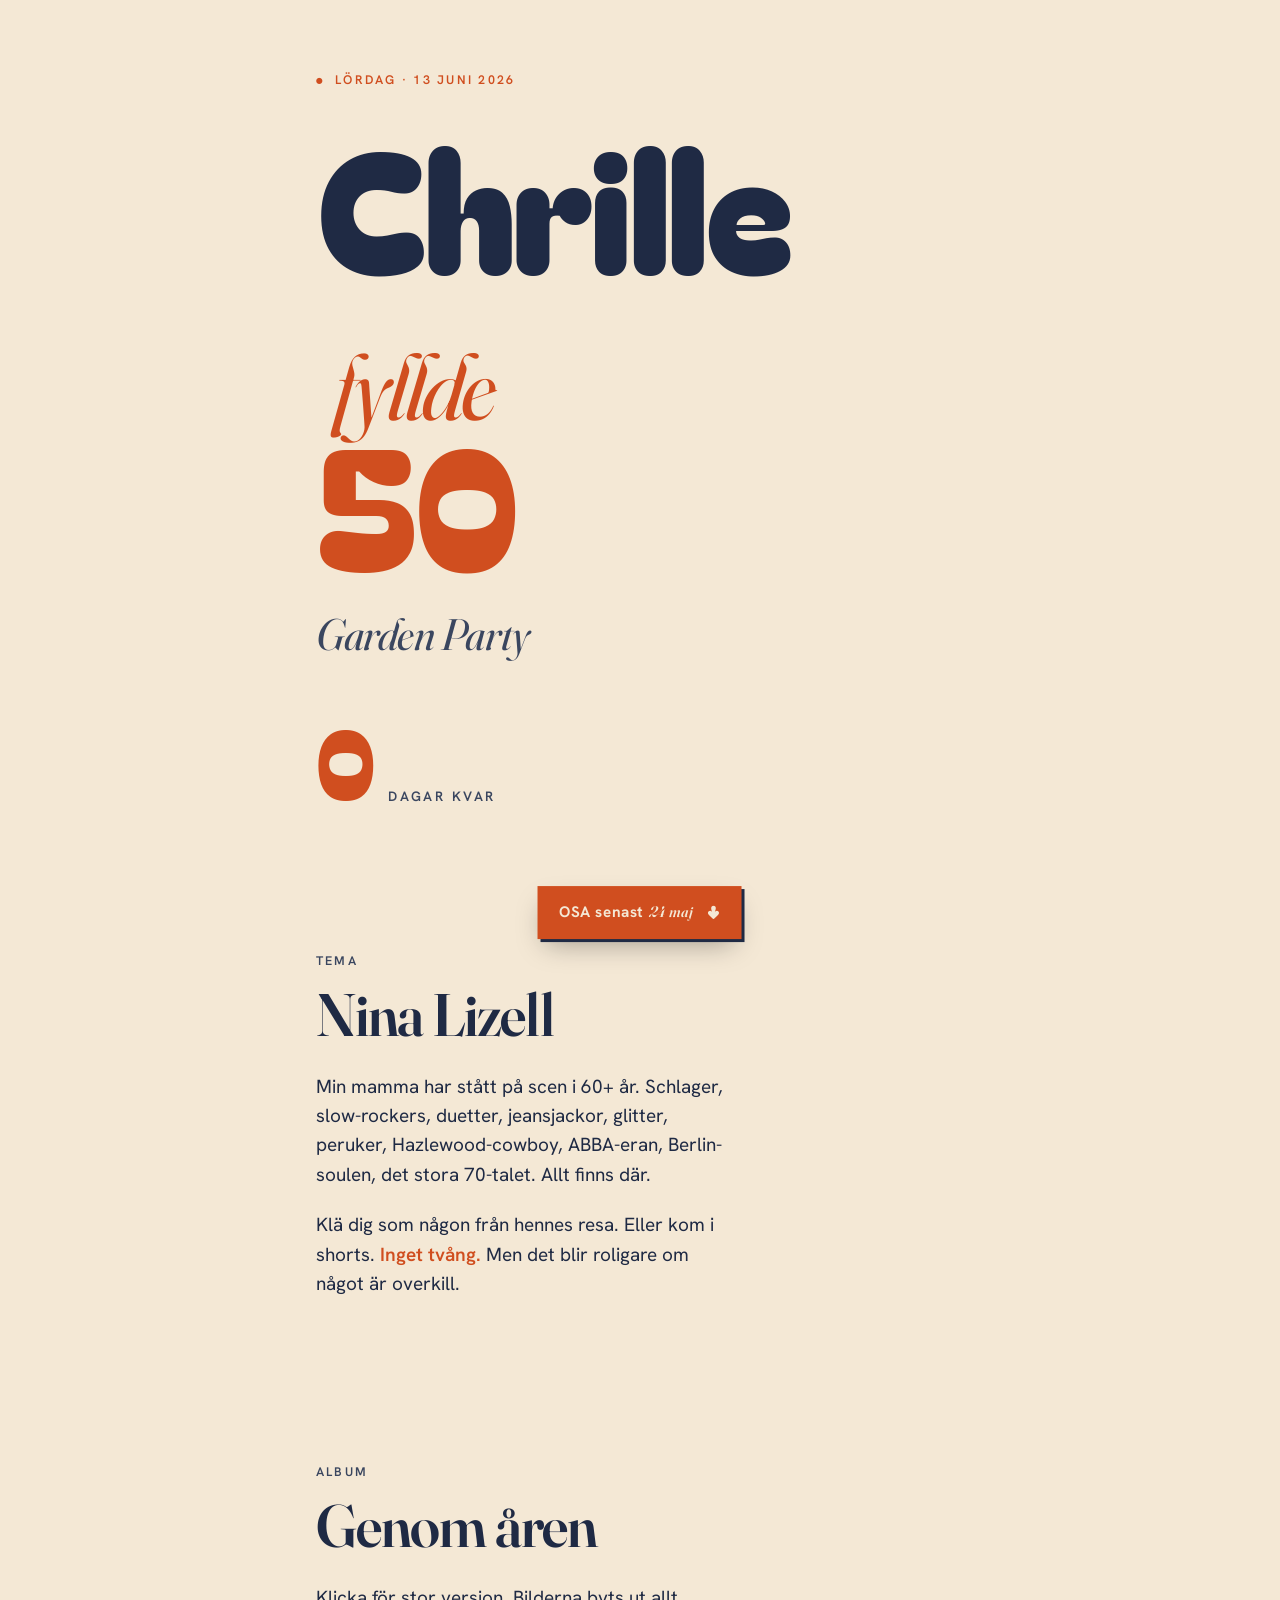
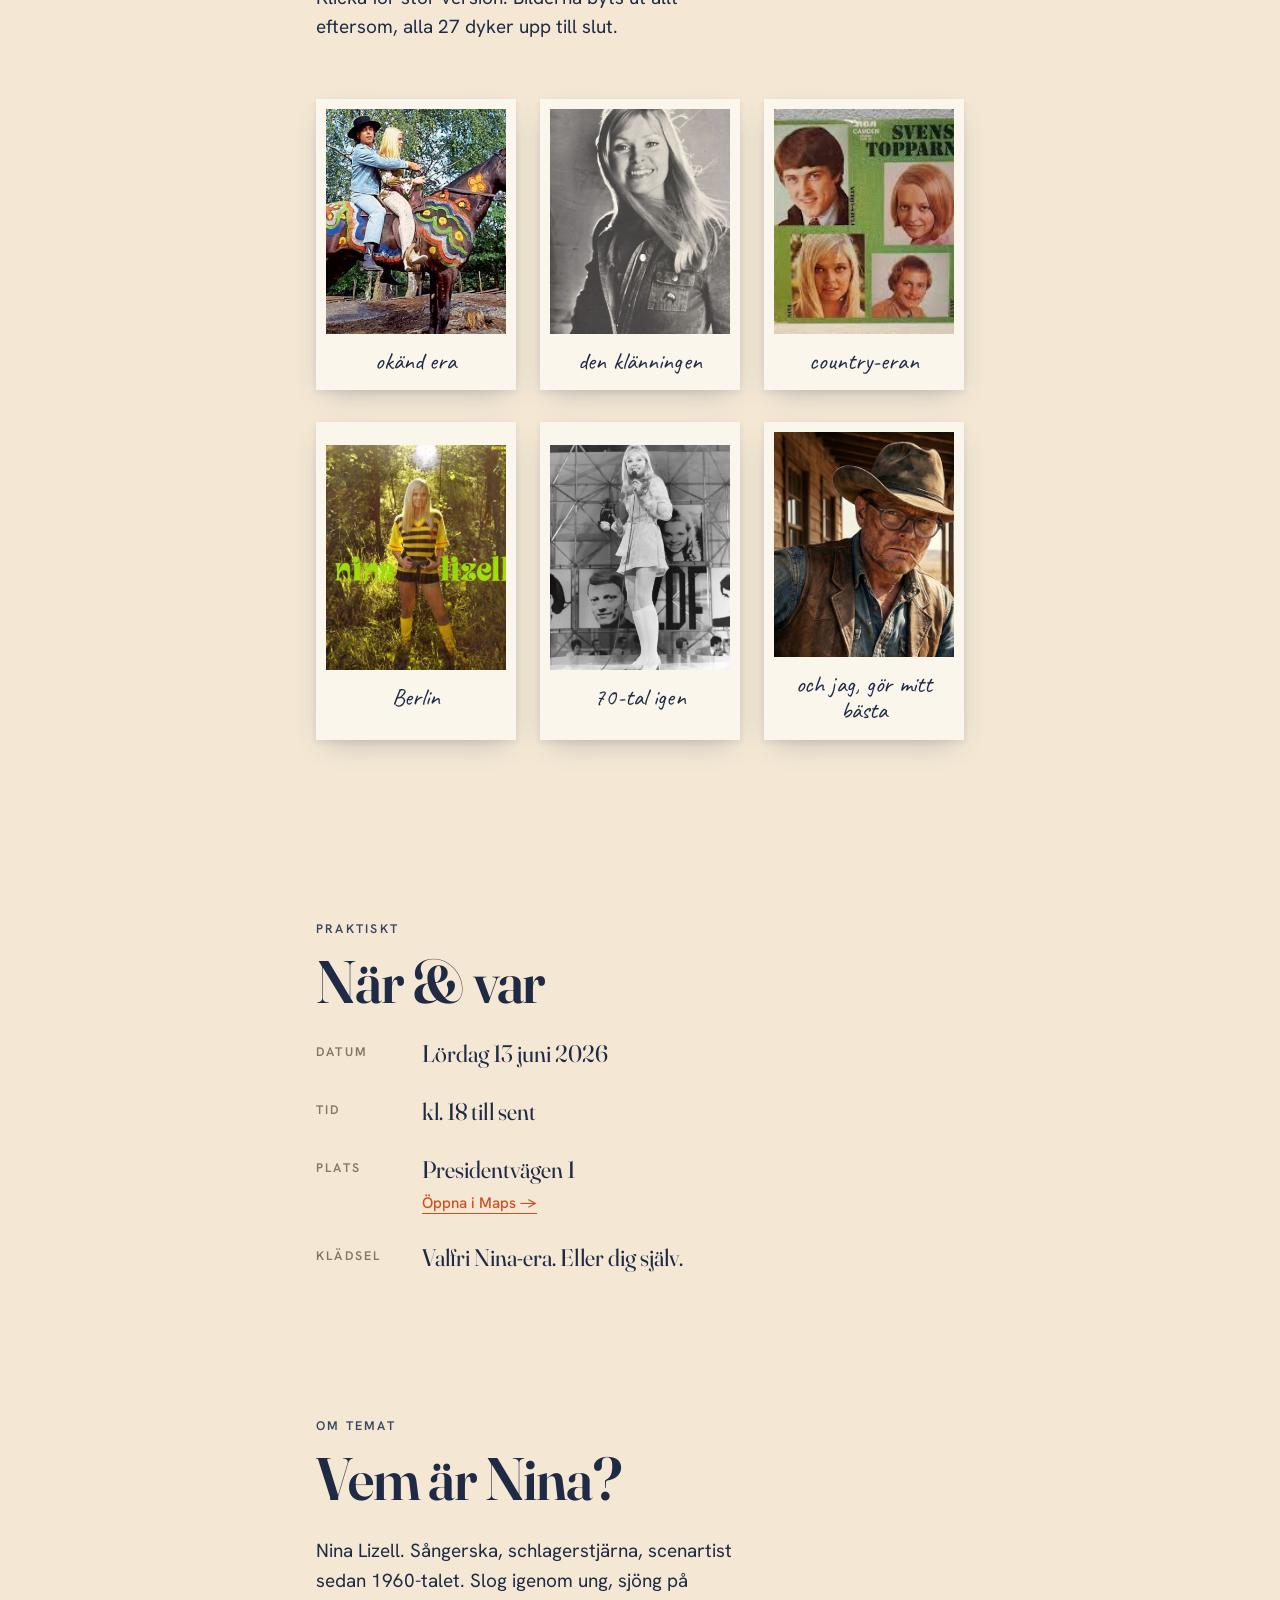
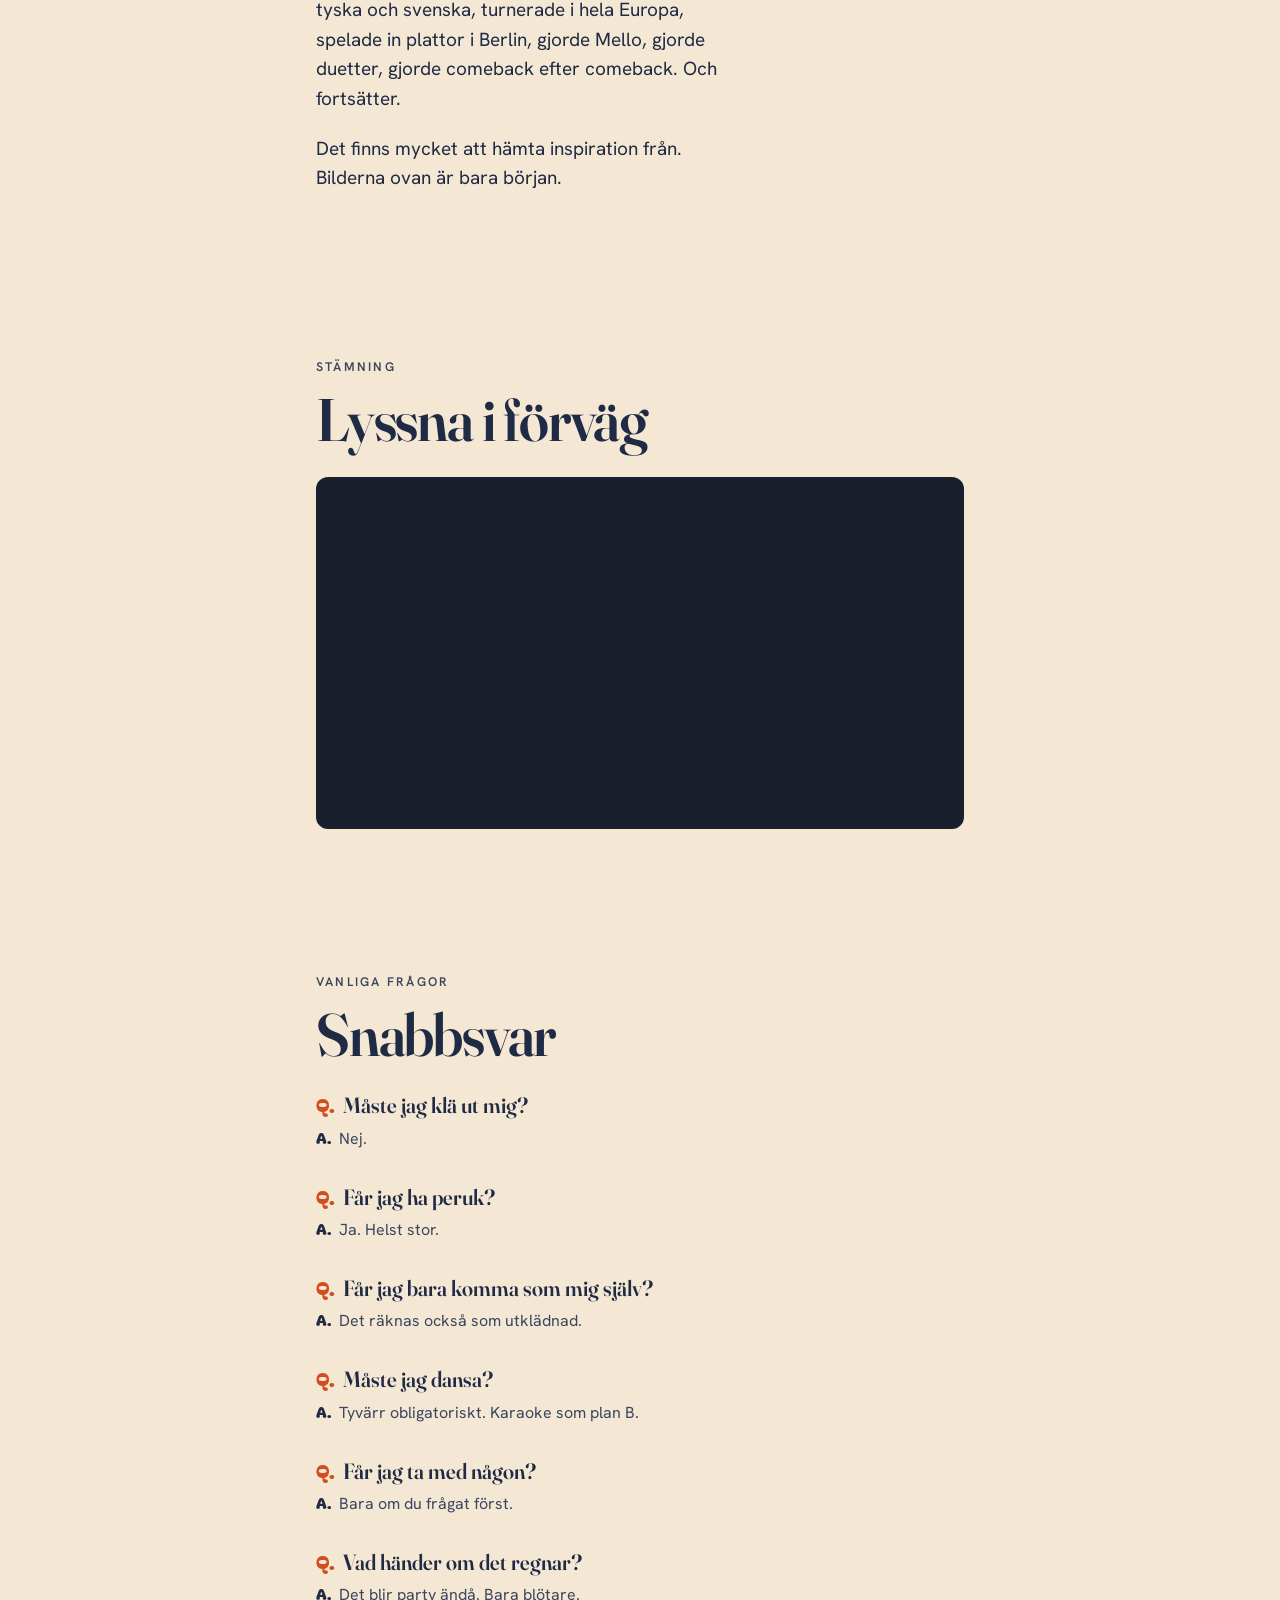
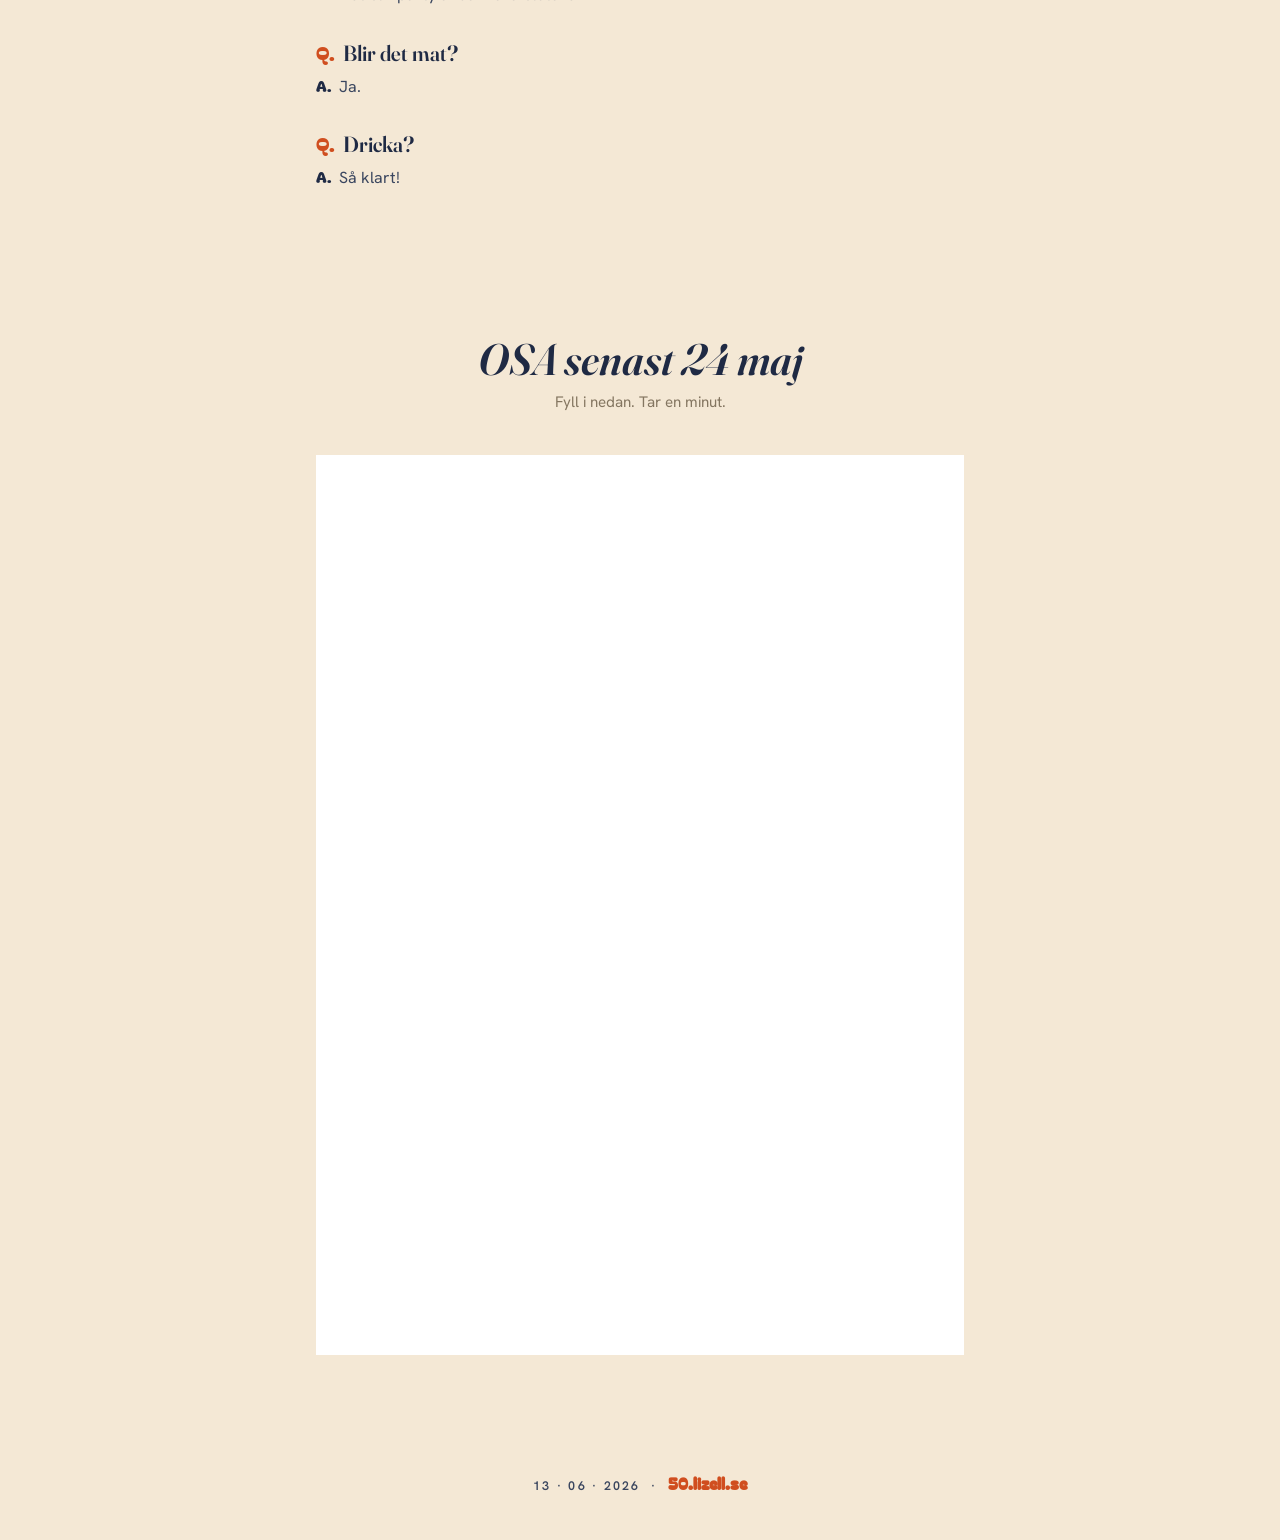
==== index.html @ f95530ee "Initial commit: Chrille fyllde 50, garden party invitation site Static site for 13 juni 2026 garden " ====
<!doctype html>
<html lang="sv">
<head>
<meta charset="utf-8">
<meta name="viewport" content="width=device-width,initial-scale=1,viewport-fit=cover">
<meta name="theme-color" content="#F4E8D5">
<title>Chrille fyllde 50 · Garden Party · 13 juni 2026</title>
<meta name="description" content="Trädgårdsfest 13 juni 2026. Tema: Nina Lizell. Kläd dig som du vill från 60+ år av schlager, glitter och Hazlewood-cowboy.">

<link rel="preconnect" href="https://fonts.googleapis.com">
<link rel="preconnect" href="https://fonts.gstatic.com" crossorigin>
<link rel="stylesheet" href="https://fonts.googleapis.com/css2?family=Bagel+Fat+One&family=Caveat:wght@400;600&family=Fraunces:ital,opsz,wght@0,9..144,400;0,9..144,600;0,9..144,800;1,9..144,400;1,9..144,600&family=Hanken+Grotesk:ital,wght@0,300..800;1,400..700&display=swap">

<link rel="stylesheet" href="style.css">
</head>
<body>

<main>

<!-- ─── HERO ────────────────────────────────────────────── -->
<section class="hero" aria-labelledby="hero-title">
  <div class="hero-frame">
    <p class="kicker">
      <span class="kicker-dot" aria-hidden="true">●</span>
      Lördag · 13 juni 2026
    </p>

    <h1 id="hero-title" class="display">
      Chrille<br>
      <em>fyllde</em><br>
      <span class="display-fifty">50</span>
    </h1>

    <p class="hero-tag">Garden Party</p>

    <div class="countdown" aria-live="polite">
      <span class="countdown-num" id="days">48</span>
      <span class="countdown-label">dagar kvar</span>
    </div>
  </div>
</section>

<!-- ─── TEMA ─────────────────────────────────────────────── -->
<section class="block tema" aria-labelledby="tema-title">
  <p class="section-kicker">Tema</p>
  <h2 id="tema-title" class="section-title">Nina Lizell</h2>

  <p class="lede">
    Min mamma har stått på scen i 60+ år. Schlager, slow-rockers,
    duetter, jeansjackor, glitter, peruker, Hazlewood-cowboy, ABBA-eran,
    Berlin-soulen, det stora 70-talet. Allt finns där.
  </p>

  <p class="lede">
    Klä dig som någon från hennes resa. Eller kom i shorts. <strong>Inget tvång.</strong>
    Men det blir roligare om något är overkill.
  </p>
</section>

<!-- ─── GALLERI ──────────────────────────────────────────── -->
<section class="block galleri" aria-labelledby="galleri-title">
  <p class="section-kicker">Album</p>
  <h2 id="galleri-title" class="section-title">Genom åren</h2>
  <p class="lede">
    Klicka för stor version. Bilderna byts ut allt eftersom, alla 27 dyker upp till slut.
  </p>

  <div class="collage" id="collage" aria-label="Nina genom åren"></div>
</section>

<!-- ─── LIGHTBOX ─────────────────────────────────────────── -->
<div class="lightbox" id="lightbox" role="dialog" aria-modal="true" aria-hidden="true" aria-label="Stor bild">
  <button class="lightbox-close" id="lightbox-close" aria-label="Stäng">×</button>
  <figure class="lightbox-fig">
    <img id="lightbox-img" src="" alt="">
    <figcaption id="lightbox-cap"></figcaption>
  </figure>
</div>

<!-- ─── PRAKTISKT ────────────────────────────────────────── -->
<section class="block praktiskt" aria-labelledby="praktiskt-title">
  <p class="section-kicker">Praktiskt</p>
  <h2 id="praktiskt-title" class="section-title">När &amp; var</h2>

  <dl class="facts">
    <div class="fact">
      <dt>Datum</dt>
      <dd>Lördag 13 juni 2026</dd>
    </div>
    <div class="fact">
      <dt>Tid</dt>
      <dd>kl. 18 till sent</dd>
    </div>
    <div class="fact">
      <dt>Plats</dt>
      <dd>
        Presidentvägen 1<br>
        <a class="link-arrow" href="https://www.google.com/maps/search/?api=1&amp;query=Presidentv%C3%A4gen+1" target="_blank" rel="noopener" aria-label="Öppna i Google Maps">Öppna i Maps →</a>
      </dd>
    </div>
    <div class="fact">
      <dt>Klädsel</dt>
      <dd>Valfri Nina-era. Eller dig själv.</dd>
    </div>
  </dl>
</section>

<!-- ─── OM NINA ──────────────────────────────────────────── -->
<section class="block om-nina" aria-labelledby="nina-title">
  <p class="section-kicker">Om temat</p>
  <h2 id="nina-title" class="section-title">Vem är Nina?</h2>

  <p class="lede">
    Nina Lizell. Sångerska, schlagerstjärna, scenartist sedan 1960-talet.
    Slog igenom ung, sjöng på tyska och svenska, turnerade i hela Europa,
    spelade in plattor i Berlin, gjorde Mello, gjorde duetter, gjorde
    comeback efter comeback. Och fortsätter.
  </p>

  <p class="lede">
    Det finns mycket att hämta inspiration från. Bilderna ovan är bara början.
  </p>
</section>

<!-- ─── SPOTIFY ──────────────────────────────────────────── -->
<section class="block spotify" aria-labelledby="spotify-title">
  <p class="section-kicker">Stämning</p>
  <h2 id="spotify-title" class="section-title">Lyssna i förväg</h2>

  <div class="embed-wrap">
    <iframe
      title="Spellista: Nina Lizell"
      src="https://open.spotify.com/embed/playlist/37i9dQZF1DZ06evO12Ho9m?utm_source=generator&theme=0"
      width="100%" height="352"
      frameborder="0"
      allow="autoplay; clipboard-write; encrypted-media; fullscreen; picture-in-picture"
      loading="lazy"></iframe>
  </div>
</section>

<!-- ─── FAQ ──────────────────────────────────────────────── -->
<section class="block faq" aria-labelledby="faq-title">
  <p class="section-kicker">Vanliga frågor</p>
  <h2 id="faq-title" class="section-title">Snabbsvar</h2>

  <dl class="qa">
    <div class="qa-row">
      <dt>Måste jag klä ut mig?</dt>
      <dd>Nej.</dd>
    </div>
    <div class="qa-row">
      <dt>Får jag ha peruk?</dt>
      <dd>Ja. Helst stor.</dd>
    </div>
    <div class="qa-row">
      <dt>Får jag bara komma som mig själv?</dt>
      <dd>Det räknas också som utklädnad.</dd>
    </div>
    <div class="qa-row">
      <dt>Måste jag dansa?</dt>
      <dd>Tyvärr obligatoriskt. Karaoke som plan B.</dd>
    </div>
    <div class="qa-row">
      <dt>Får jag ta med någon?</dt>
      <dd>Bara om du frågat först.</dd>
    </div>
    <div class="qa-row">
      <dt>Vad händer om det regnar?</dt>
      <dd>Det blir party ändå. Bara blötare.</dd>
    </div>
    <div class="qa-row">
      <dt>Blir det mat?</dt>
      <dd>Ja.</dd>
    </div>
    <div class="qa-row">
      <dt>Dricka?</dt>
      <dd>Så klart!</dd>
    </div>
  </dl>
</section>

<!-- ─── OSA ──────────────────────────────────────────────── -->
<section class="block osa" id="osa" aria-labelledby="osa-title">
  <h2 id="osa-title" class="osa-title">OSA senast 24 maj</h2>
  <p class="osa-sub">Fyll i nedan. Tar en minut.</p>
  <div class="osa-form">
    <iframe
      title="OSA-formulär"
      src="https://docs.google.com/forms/d/e/1FAIpQLScA_InP7pSWk5OoPNW9zjK8gnCTcKvza-vIoTDi3tJZ5BfKRg/viewform?embedded=true"
      loading="lazy"
      width="640" height="602"
      frameborder="0" marginheight="0" marginwidth="0">Läser in …</iframe>
  </div>
</section>

<footer class="foot">
  <p>13 · 06 · 2026 &nbsp;·&nbsp; <span class="foot-host">50.lizell.se</span></p>
</footer>

</main>

<!-- ─── STICKY CTA ───────────────────────────────────────── -->
<a class="sticky-cta" id="sticky-cta" href="#osa">
  <span>OSA senast <em>24 maj</em></span>
  <span class="sticky-cta-arrow" aria-hidden="true">↓</span>
</a>

<script src="script.js"></script>
</body>
</html>
---- style.css ----
/* ─── tokens ─────────────────────────────────────────────── */
:root {
  --paper:        #F4E8D5;
  --paper-deep:   #ECDCBE;
  --ink:          #1F2A44;
  --ink-soft:     #3A465F;
  --accent:       #D04E1F;
  --accent-deep:  #A93C13;
  --mute:         #847661;
  --rule:         #D8C9AB;

  --display: "Bagel Fat One", "Alfa Slab One", serif;
  --serif:   "Fraunces", "Times New Roman", serif;
  --sans:    "Hanken Grotesk", system-ui, sans-serif;

  --pad:   clamp(20px, 6vw, 36px);
  --gap-l: clamp(44px, 9vw, 72px);
  --gap-m: clamp(28px, 6vw, 44px);
  --gap-s: clamp(16px, 3vw, 22px);

  --line: 1.55;
}

/* ─── reset ──────────────────────────────────────────────── */
*, *::before, *::after { box-sizing: border-box; }
html, body { margin: 0; padding: 0; }
img { display: block; max-width: 100%; height: auto; }
a { color: inherit; }
button { font: inherit; }

/* ─── base ───────────────────────────────────────────────── */
html { scroll-behavior: smooth; }
body {
  background: var(--paper);
  color: var(--ink);
  font-family: var(--sans);
  font-weight: 400;
  font-size: clamp(16px, 4.1vw, 18px);
  line-height: var(--line);
  text-rendering: optimizeLegibility;
  -webkit-font-smoothing: antialiased;
}

main {
  max-width: 720px;
  margin: 0 auto;
  padding: 0 var(--pad);
}

::selection { background: var(--accent); color: var(--paper); }

/* ─── typografi-bygg ─────────────────────────────────────── */
.kicker, .section-kicker, .countdown-label,
.foot, .osa-foot {
  font-family: var(--sans);
  font-weight: 600;
  font-size: 0.78rem;
  letter-spacing: 0.18em;
  text-transform: uppercase;
  color: var(--ink-soft);
}

/* ─── HERO ───────────────────────────────────────────────── */
.hero {
  padding: clamp(40px, 9vw, 64px) 0 var(--gap-l);
}

.hero-frame {
  position: relative;
}

.kicker {
  display: inline-flex;
  align-items: center;
  gap: 10px;
  margin: 0 0 clamp(24px, 6vw, 40px);
  color: var(--accent);
}
.kicker-dot {
  font-size: 0.5rem;
  line-height: 1;
  transform: translateY(-1px);
}

.display {
  font-family: var(--display);
  font-weight: 400;
  color: var(--ink);
  font-size: clamp(78px, 24vw, 168px);
  line-height: 0.86;
  letter-spacing: -0.02em;
  margin: 0;
}
.display em {
  font-family: var(--serif);
  font-style: italic;
  font-weight: 400;
  font-size: 0.55em;
  font-variation-settings: "opsz" 144;
  color: var(--accent);
  display: inline-block;
  transform: translateX(0.18em);
}
.display-fifty {
  color: var(--accent);
}

.hero-tag {
  font-family: var(--serif);
  font-style: italic;
  font-weight: 400;
  font-size: clamp(28px, 7.5vw, 44px);
  font-variation-settings: "opsz" 144;
  color: var(--ink-soft);
  margin: clamp(20px, 5vw, 28px) 0 0;
  letter-spacing: -0.01em;
}

.countdown {
  margin: clamp(28px, 6vw, 44px) 0 0;
  display: flex;
  align-items: baseline;
  gap: 14px;
}
.countdown-num {
  font-family: var(--display);
  font-size: clamp(56px, 15vw, 96px);
  line-height: 1;
  color: var(--accent);
  letter-spacing: -0.02em;
}
.countdown-label {
  font-size: 0.85rem;
}

/* ─── SECTION SHELL ──────────────────────────────────────── */
.block {
  padding: var(--gap-l) 0;
}

.section-kicker {
  margin: 0 0 12px;
}

.section-title {
  font-family: var(--serif);
  font-weight: 600;
  font-variation-settings: "opsz" 144;
  font-size: clamp(36px, 9vw, 60px);
  line-height: 1;
  letter-spacing: -0.02em;
  margin: 0 0 clamp(20px, 4vw, 28px);
  color: var(--ink);
}

.lede {
  font-size: clamp(17px, 4.4vw, 19px);
  line-height: 1.55;
  margin: 0 0 1.1em;
  max-width: 38ch;
  color: var(--ink);
}
.lede strong { color: var(--accent); font-weight: 600; }

/* ─── COLLAGE ────────────────────────────────────────────── */
.collage {
  display: grid;
  grid-template-columns: 1fr 1fr;
  gap: clamp(20px, 5vw, 32px) clamp(14px, 4vw, 24px);
  padding: clamp(20px, 5vw, 36px) 0;
}

.pol {
  background: #FBF6EC;
  padding: 10px 10px 8px;
  box-shadow: 0 10px 28px -10px rgba(31, 42, 68, 0.28),
              0 2px 6px rgba(31, 42, 68, 0.08);
  position: relative;
  cursor: pointer;
  border: 0;
  font: inherit;
  text-align: left;
  display: block;
  width: 100%;
  transition: transform .35s cubic-bezier(.2,.7,.2,1),
              box-shadow .35s ease;
}
.pol:hover {
  transform: scale(1.04) rotate(0deg) !important;
  box-shadow: 0 18px 40px -12px rgba(31, 42, 68, 0.35),
              0 4px 10px rgba(31, 42, 68, 0.12);
  z-index: 5;
}
.pol:focus-visible {
  outline: 2px solid var(--accent);
  outline-offset: 4px;
}

.pol-frame {
  position: relative;
  aspect-ratio: 4 / 5;
  overflow: hidden;
  background: #1A1F2E;
}
.pol-frame img {
  position: absolute;
  inset: 0;
  width: 100%;
  height: 100%;
  object-fit: cover;
  transition: opacity 1.1s ease;
  opacity: 1;
}
.pol-frame img.is-leaving { opacity: 0; }

.pol-cap {
  display: block;
  font-family: "Caveat", cursive;
  font-weight: 400;
  font-size: clamp(20px, 5vw, 24px);
  line-height: 1.1;
  color: var(--ink);
  padding: 14px 4px 8px;
  text-align: center;
  letter-spacing: 0.005em;
  min-height: 1.6em;
}

/* per-polaroid float, varierad rotation + svaj */
.pol { animation: bob 7s ease-in-out infinite; }
.pol:nth-child(8n+1) { animation-delay: -0.4s; animation-duration: 7.2s; --tilt: -3.2deg; }
.pol:nth-child(8n+2) { animation-delay: -1.6s; animation-duration: 6.6s; --tilt:  2.8deg; }
.pol:nth-child(8n+3) { animation-delay: -3.1s; animation-duration: 7.8s; --tilt:  1.4deg; }
.pol:nth-child(8n+4) { animation-delay: -2.2s; animation-duration: 6.9s; --tilt: -2.1deg; }
.pol:nth-child(8n+5) { animation-delay: -0.9s; animation-duration: 7.5s; --tilt:  2.4deg; }
.pol:nth-child(8n+6) { animation-delay: -2.7s; animation-duration: 6.3s; --tilt: -1.8deg; }
.pol:nth-child(8n+7) { animation-delay: -1.1s; animation-duration: 8.1s; --tilt: -2.6deg; }
.pol:nth-child(8n+0) { animation-delay: -3.6s; animation-duration: 6.8s; --tilt:  3.1deg; }

@keyframes bob {
  0%   { transform: rotate(var(--tilt)) translateY(0); }
  50%  { transform: rotate(calc(var(--tilt) + 0.7deg)) translateY(-4px); }
  100% { transform: rotate(var(--tilt)) translateY(0); }
}
@media (prefers-reduced-motion: reduce) {
  .pol { animation: none; transform: rotate(var(--tilt)); }
}

/* ─── LIGHTBOX ───────────────────────────────────────────── */
.lightbox {
  position: fixed;
  inset: 0;
  background: rgba(15, 18, 28, 0.92);
  display: flex;
  align-items: center;
  justify-content: center;
  padding: clamp(24px, 6vw, 56px);
  z-index: 100;
  opacity: 0;
  pointer-events: none;
  transition: opacity .3s ease;
}
.lightbox.is-open {
  opacity: 1;
  pointer-events: auto;
}
.lightbox-fig {
  margin: 0;
  background: #FBF6EC;
  padding: clamp(14px, 3vw, 22px) clamp(14px, 3vw, 22px) clamp(12px, 2.5vw, 18px);
  box-shadow: 0 30px 80px -20px rgba(0, 0, 0, 0.55);
  max-width: min(92vw, 640px);
  display: inline-block;
  transform: scale(0.96);
  transition: transform .3s cubic-bezier(.2,.7,.2,1);
}
.lightbox.is-open .lightbox-fig { transform: scale(1) rotate(-1.2deg); }
.lightbox-fig img {
  display: block;
  max-width: 100%;
  max-height: 72vh;
  width: auto;
  height: auto;
  margin: 0 auto;
}
.lightbox-fig figcaption {
  font-family: "Caveat", cursive;
  font-size: clamp(24px, 6vw, 30px);
  text-align: center;
  padding: 16px 4px 4px;
  color: var(--ink);
  line-height: 1.1;
}
.lightbox-close {
  position: absolute;
  top: clamp(16px, 4vw, 28px);
  right: clamp(16px, 4vw, 28px);
  background: transparent;
  border: 0;
  color: var(--paper);
  font-size: clamp(36px, 8vw, 44px);
  line-height: 1;
  cursor: pointer;
  padding: 4px 12px;
  font-family: var(--display);
}
.lightbox-close:hover { color: var(--accent); }
body.lightbox-open { overflow: hidden; }

/* ─── PRAKTISKT (facts) ──────────────────────────────────── */
.facts {
  margin: 0;
  display: grid;
  gap: clamp(20px, 5vw, 28px);
}
.fact {
  display: grid;
  grid-template-columns: 90px 1fr;
  gap: 16px;
}
.fact dt {
  font-family: var(--sans);
  font-weight: 600;
  font-size: 0.78rem;
  letter-spacing: 0.18em;
  text-transform: uppercase;
  color: var(--mute);
  padding-top: 4px;
}
.fact dd {
  margin: 0;
  font-family: var(--serif);
  font-size: clamp(20px, 5vw, 24px);
  font-variation-settings: "opsz" 144;
  line-height: 1.25;
  color: var(--ink);
}
.placeholder {
  color: var(--mute);
  font-style: italic;
}
.link-arrow {
  display: inline-block;
  margin-top: 6px;
  font-family: var(--sans);
  font-style: normal;
  font-size: 0.95rem;
  font-weight: 500;
  color: var(--accent);
  text-decoration: none;
  border-bottom: 1px solid currentColor;
}
.link-arrow:hover { color: var(--accent-deep); }

/* ─── SPOTIFY ────────────────────────────────────────────── */
.embed-wrap {
  border-radius: 12px;
  overflow: hidden;
  background: #1A1F2E;
}
.embed-wrap iframe { display: block; border: 0; }
.muted-note {
  margin: 10px 0 0;
  font-size: 0.8rem;
  color: var(--mute);
  font-style: italic;
}

/* ─── FAQ ────────────────────────────────────────────────── */
.qa {
  margin: 0;
  display: grid;
  gap: clamp(24px, 5vw, 32px);
}
.qa-row {
  display: grid;
  gap: 6px;
}
.qa-row dt {
  font-family: var(--serif);
  font-weight: 600;
  font-size: clamp(18px, 4.6vw, 22px);
  font-variation-settings: "opsz" 144;
  line-height: 1.25;
  color: var(--ink);
}
.qa-row dt::before {
  content: "Q.";
  display: inline-block;
  margin-right: 8px;
  font-family: var(--display);
  color: var(--accent);
  font-weight: 400;
  font-size: 0.85em;
}
.qa-row dd {
  margin: 0;
  font-size: 1rem;
  color: var(--ink-soft);
}
.qa-row dd::before {
  content: "A.";
  display: inline-block;
  margin-right: 8px;
  font-family: var(--display);
  color: var(--ink);
  font-weight: 400;
  font-size: 0.95em;
}

/* ─── OSA ────────────────────────────────────────────────── */
.osa {
  padding: var(--gap-l) 0;
  text-align: center;
}
.osa-title {
  font-family: var(--serif);
  font-weight: 600;
  font-style: italic;
  font-variation-settings: "opsz" 144;
  font-size: clamp(28px, 7.5vw, 44px);
  margin: 0 0 8px;
  color: var(--ink);
  line-height: 1.1;
}
.osa-sub {
  margin: 0 0 clamp(28px, 6vw, 40px);
  color: var(--mute);
  font-size: 0.95rem;
}
.osa-form {
  margin: clamp(20px, 5vw, 32px) calc(var(--pad) * -1) 0;
  display: flex;
  justify-content: center;
}
.osa-form iframe {
  width: 100%;
  max-width: 720px;
  height: 900px;
  border: 0;
  background: #fff;
  display: block;
}
@media (min-width: 720px) {
  .osa-form { margin-left: 0; margin-right: 0; }
}
.osa-foot {
  margin: clamp(28px, 6vw, 40px) 0 0;
  color: var(--mute);
}
.osa-foot a {
  color: var(--ink);
  text-decoration: underline;
  text-decoration-color: var(--rule);
  text-underline-offset: 4px;
}

/* ─── STICKY CTA ─────────────────────────────────────────── */
.sticky-cta {
  position: fixed;
  left: 50%;
  bottom: clamp(16px, 4vw, 24px);
  transform: translate(-50%, 120%);
  z-index: 50;

  display: inline-flex;
  align-items: center;
  gap: 14px;
  padding: 14px 22px;
  background: var(--accent);
  color: var(--paper);
  text-decoration: none;
  font-family: var(--sans);
  font-weight: 700;
  font-size: 0.95rem;
  letter-spacing: 0.04em;
  white-space: nowrap;
  box-shadow: 3px 3px 0 var(--ink),
              0 12px 28px -8px rgba(0,0,0,0.35);
  transition: transform .35s cubic-bezier(.2,.7,.2,1), background .15s;

  padding-bottom: calc(14px + env(safe-area-inset-bottom, 0px));
  bottom: max(clamp(16px, 4vw, 24px), env(safe-area-inset-bottom, 0px));
}
.sticky-cta em {
  font-family: var(--serif);
  font-style: italic;
  font-weight: 600;
  font-variation-settings: "opsz" 144;
}
.sticky-cta-arrow {
  font-family: var(--display);
  font-size: 1.1em;
  line-height: 1;
}
.sticky-cta:hover { background: var(--accent-deep); }
body.cta-visible .sticky-cta { transform: translate(-50%, 0); }
body.cta-visible main { padding-bottom: clamp(80px, 18vw, 110px); }

@media (prefers-reduced-motion: reduce) {
  .sticky-cta { transition: none; }
}

/* ─── FOOT ───────────────────────────────────────────────── */
.foot {
  text-align: center;
  padding: var(--gap-m) 0;
}
.foot p { margin: 0; }
.foot-host {
  font-family: var(--display);
  font-size: 1rem;
  letter-spacing: 0;
  color: var(--accent);
  text-transform: none;
}

/* ─── DESKTOP TWEAKS ─────────────────────────────────────── */
@media (min-width: 720px) {
  .collage { grid-template-columns: 1fr 1fr 1fr; }
  .contactsheet { grid-template-columns: repeat(6, 1fr); }
}
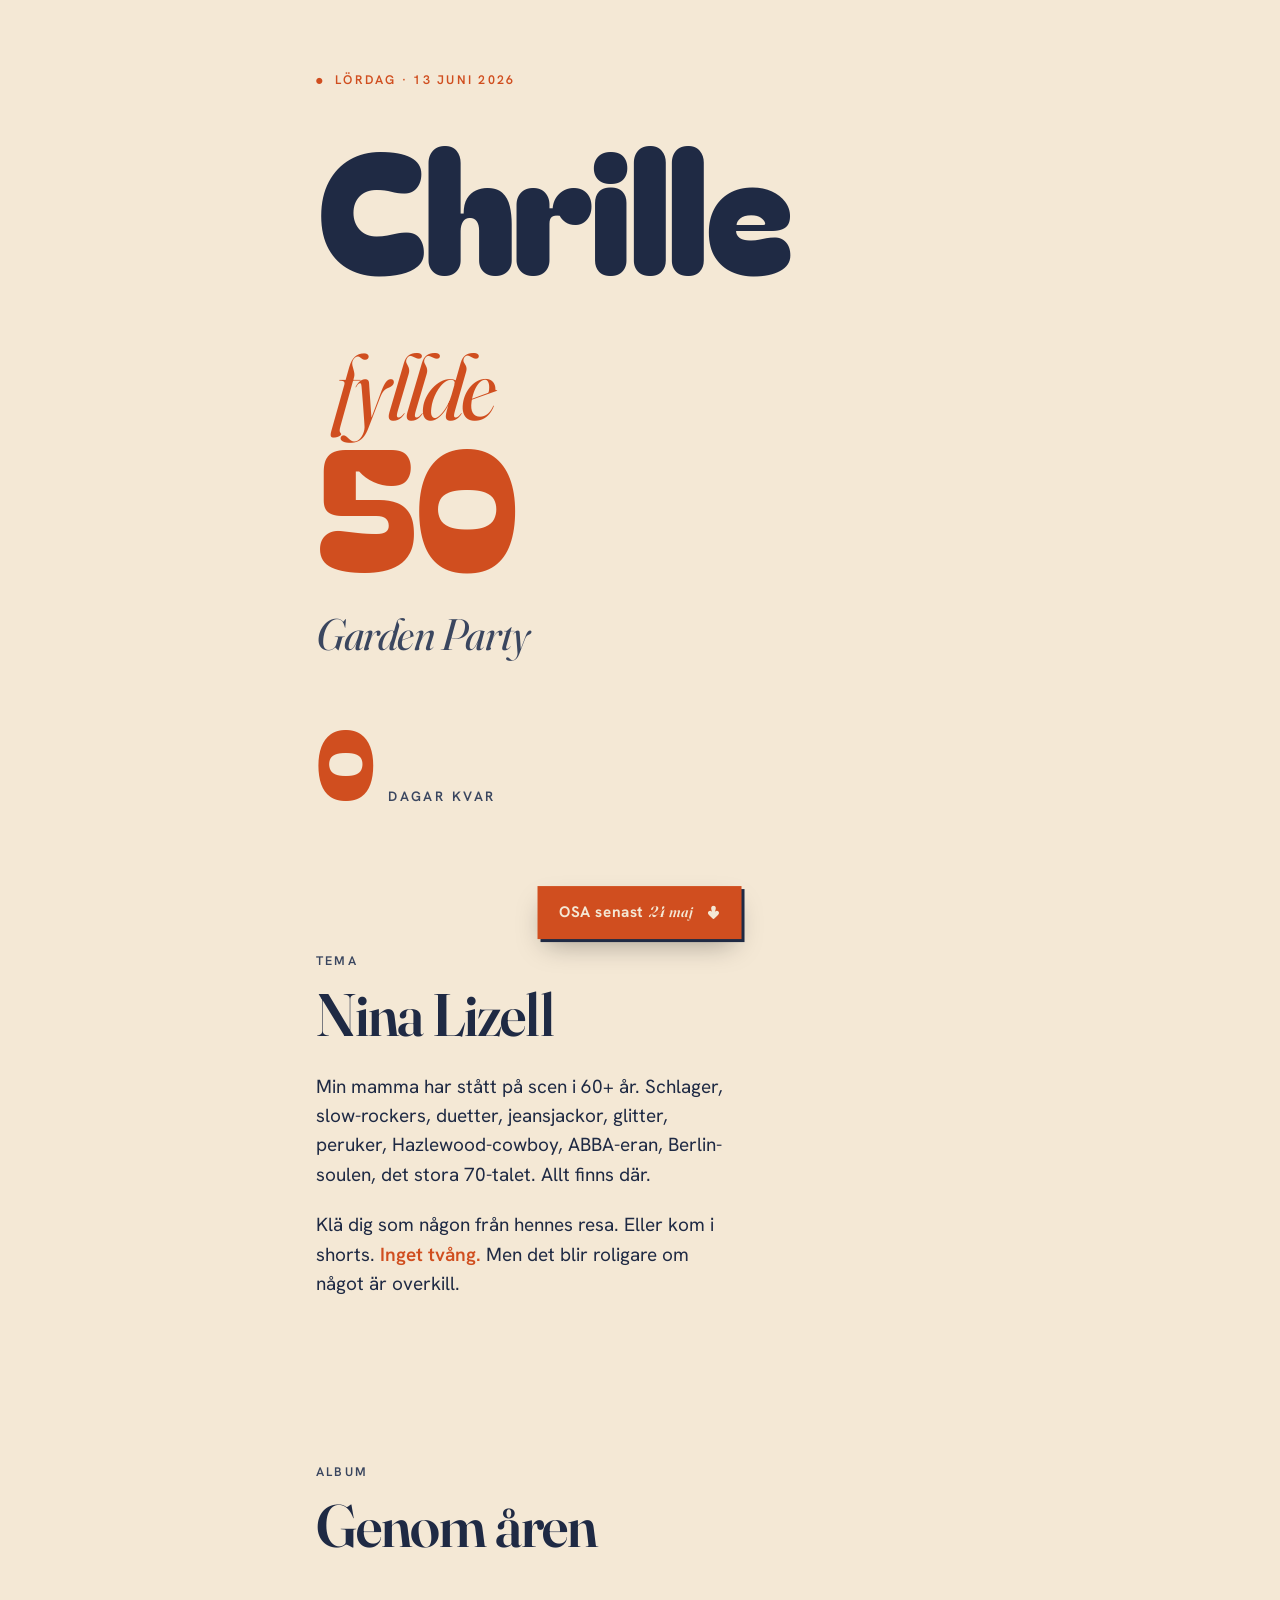
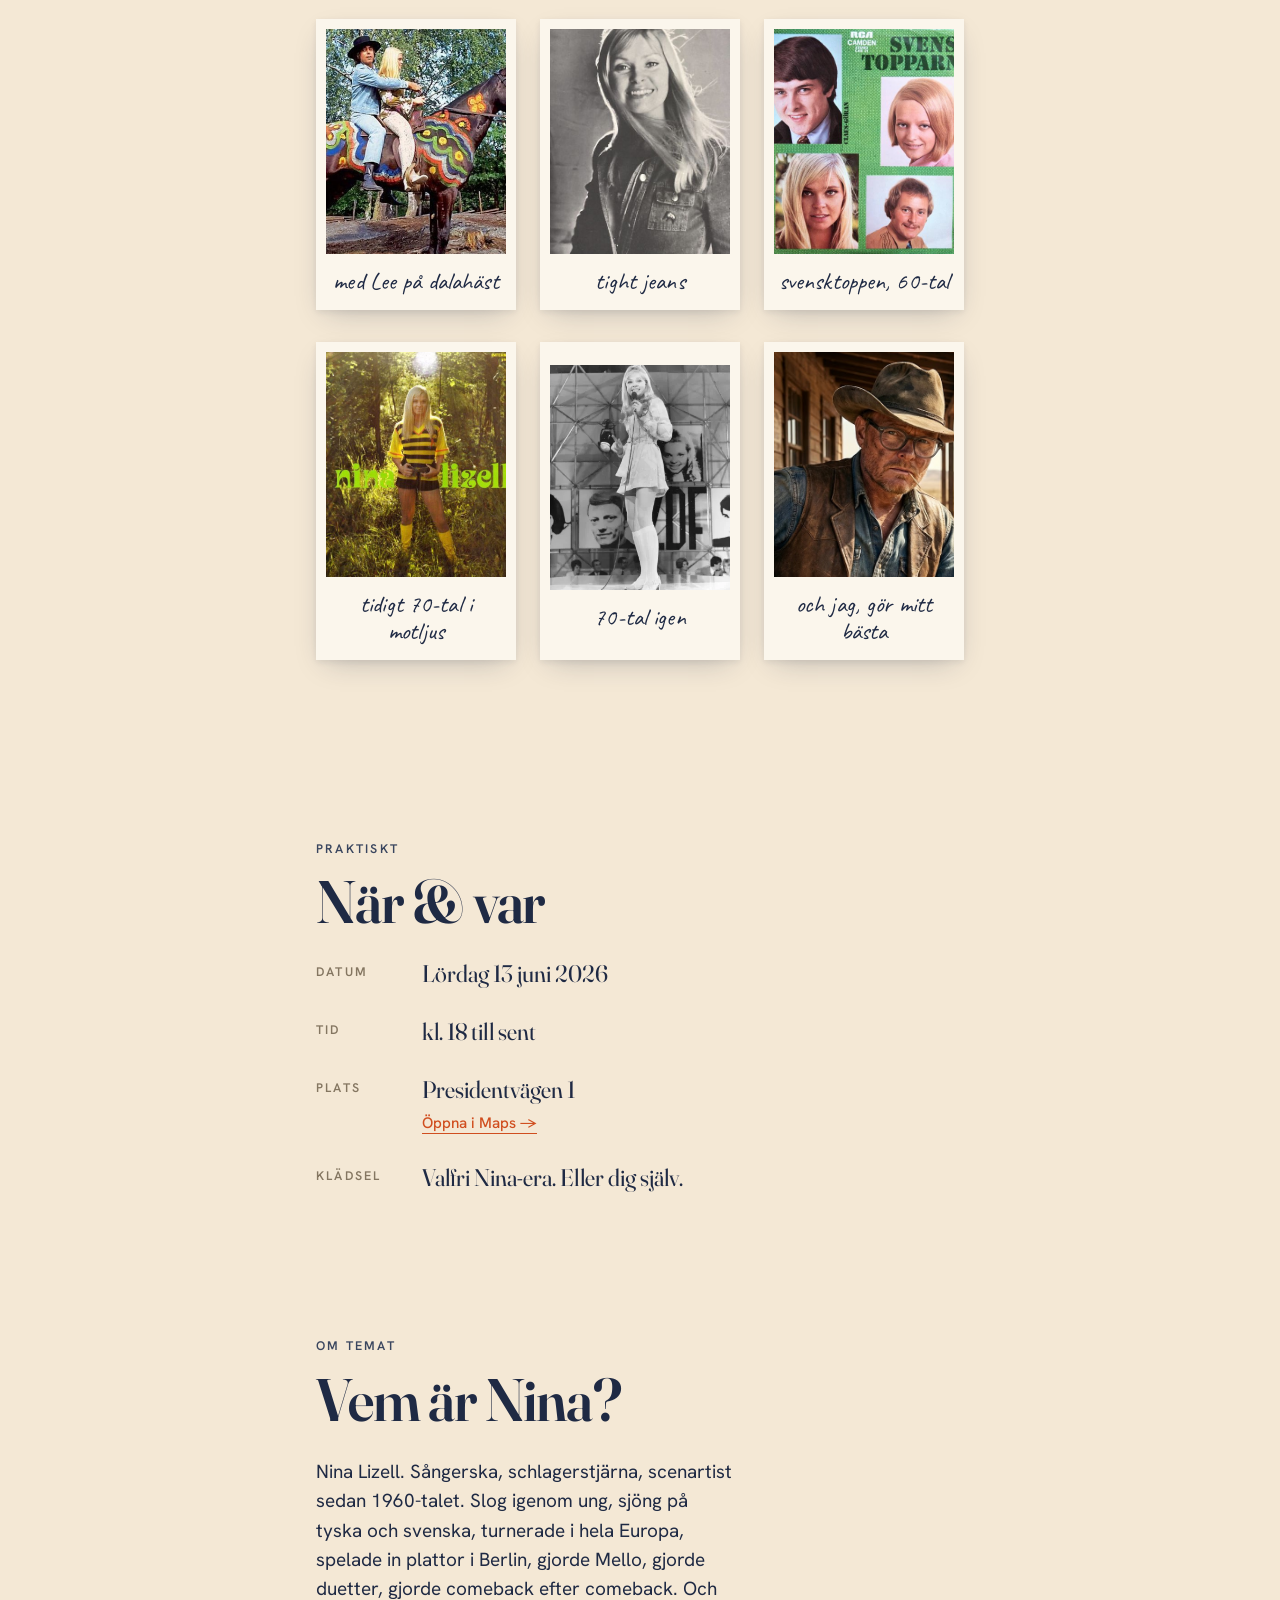
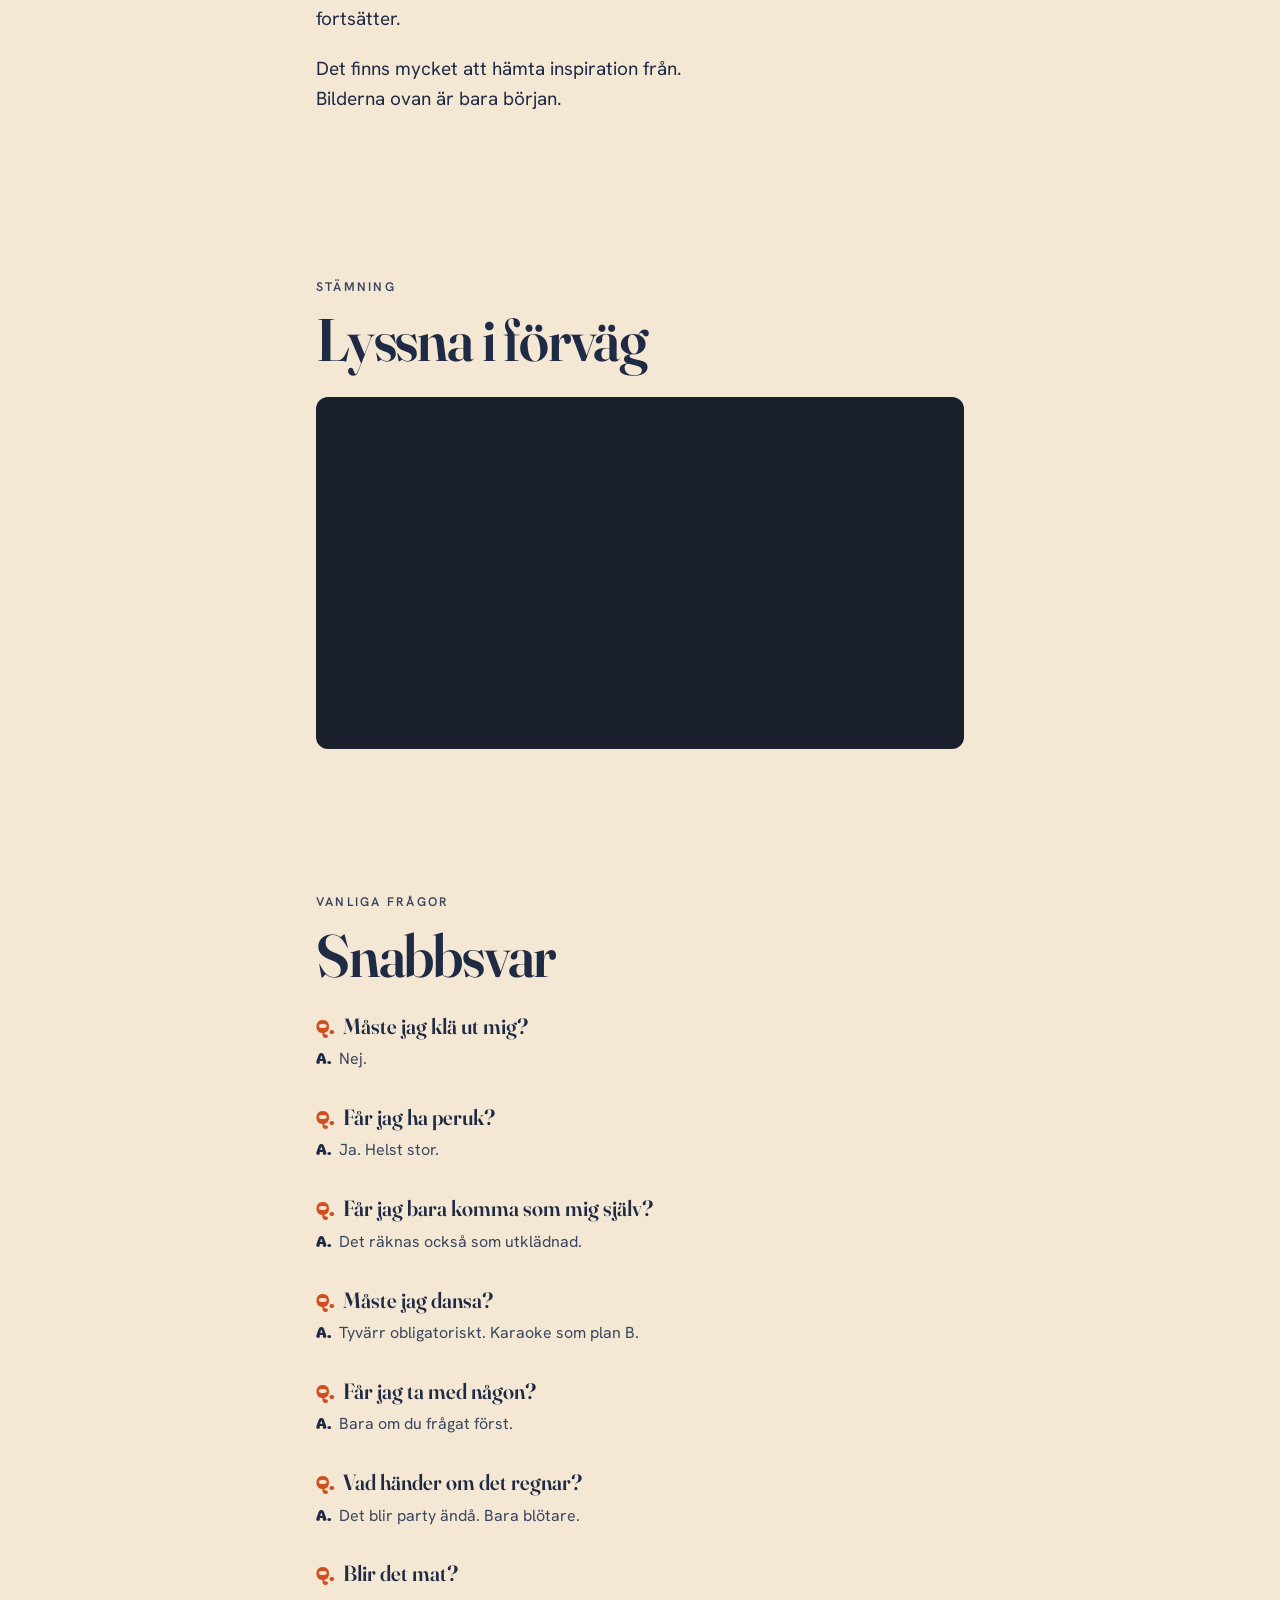
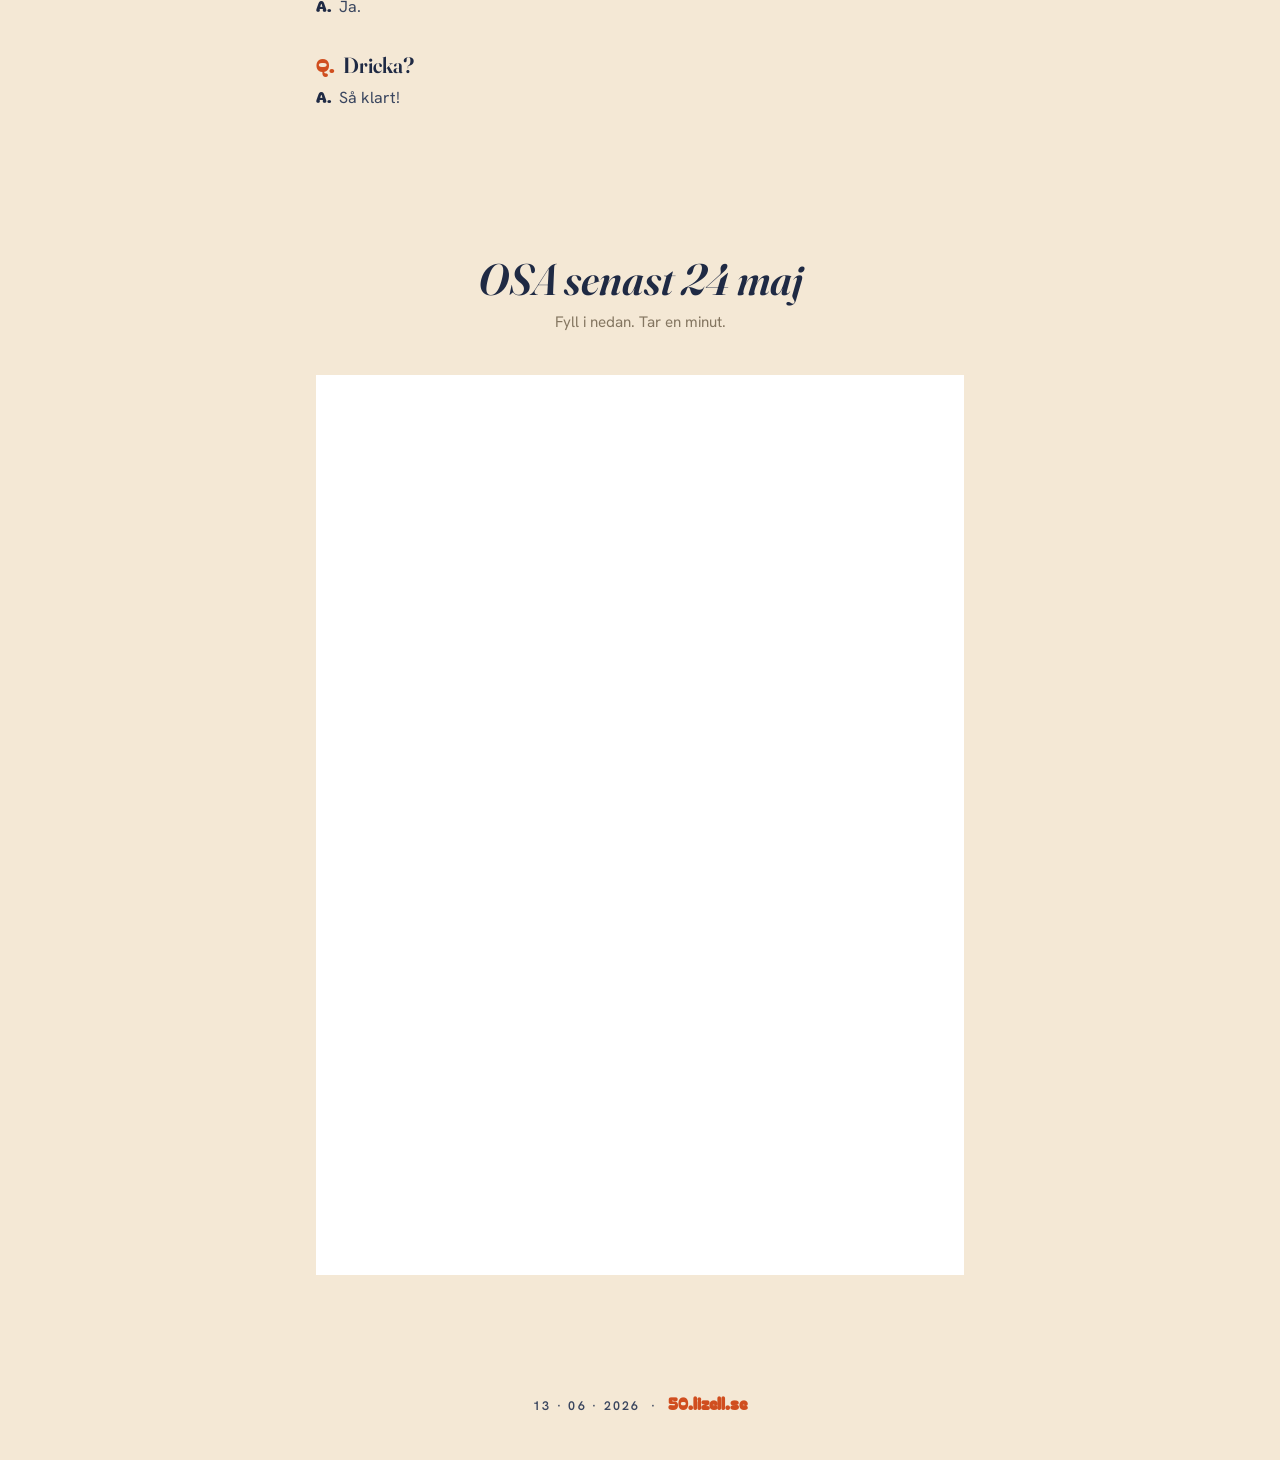
==== commit 6f95ad29: "Drop redundant gallery instruction text Co-Authored-By: Claude Opus 4.7 (1M context) <noreply@anthro" ====
--- a/index.html
+++ b/index.html
@@ -61,9 +61,6 @@
 <section class="block galleri" aria-labelledby="galleri-title">
   <p class="section-kicker">Album</p>
   <h2 id="galleri-title" class="section-title">Genom åren</h2>
-  <p class="lede">
-    Klicka för stor version. Bilderna byts ut allt eftersom, alla 27 dyker upp till slut.
-  </p>
 
   <div class="collage" id="collage" aria-label="Nina genom åren"></div>
 </section>
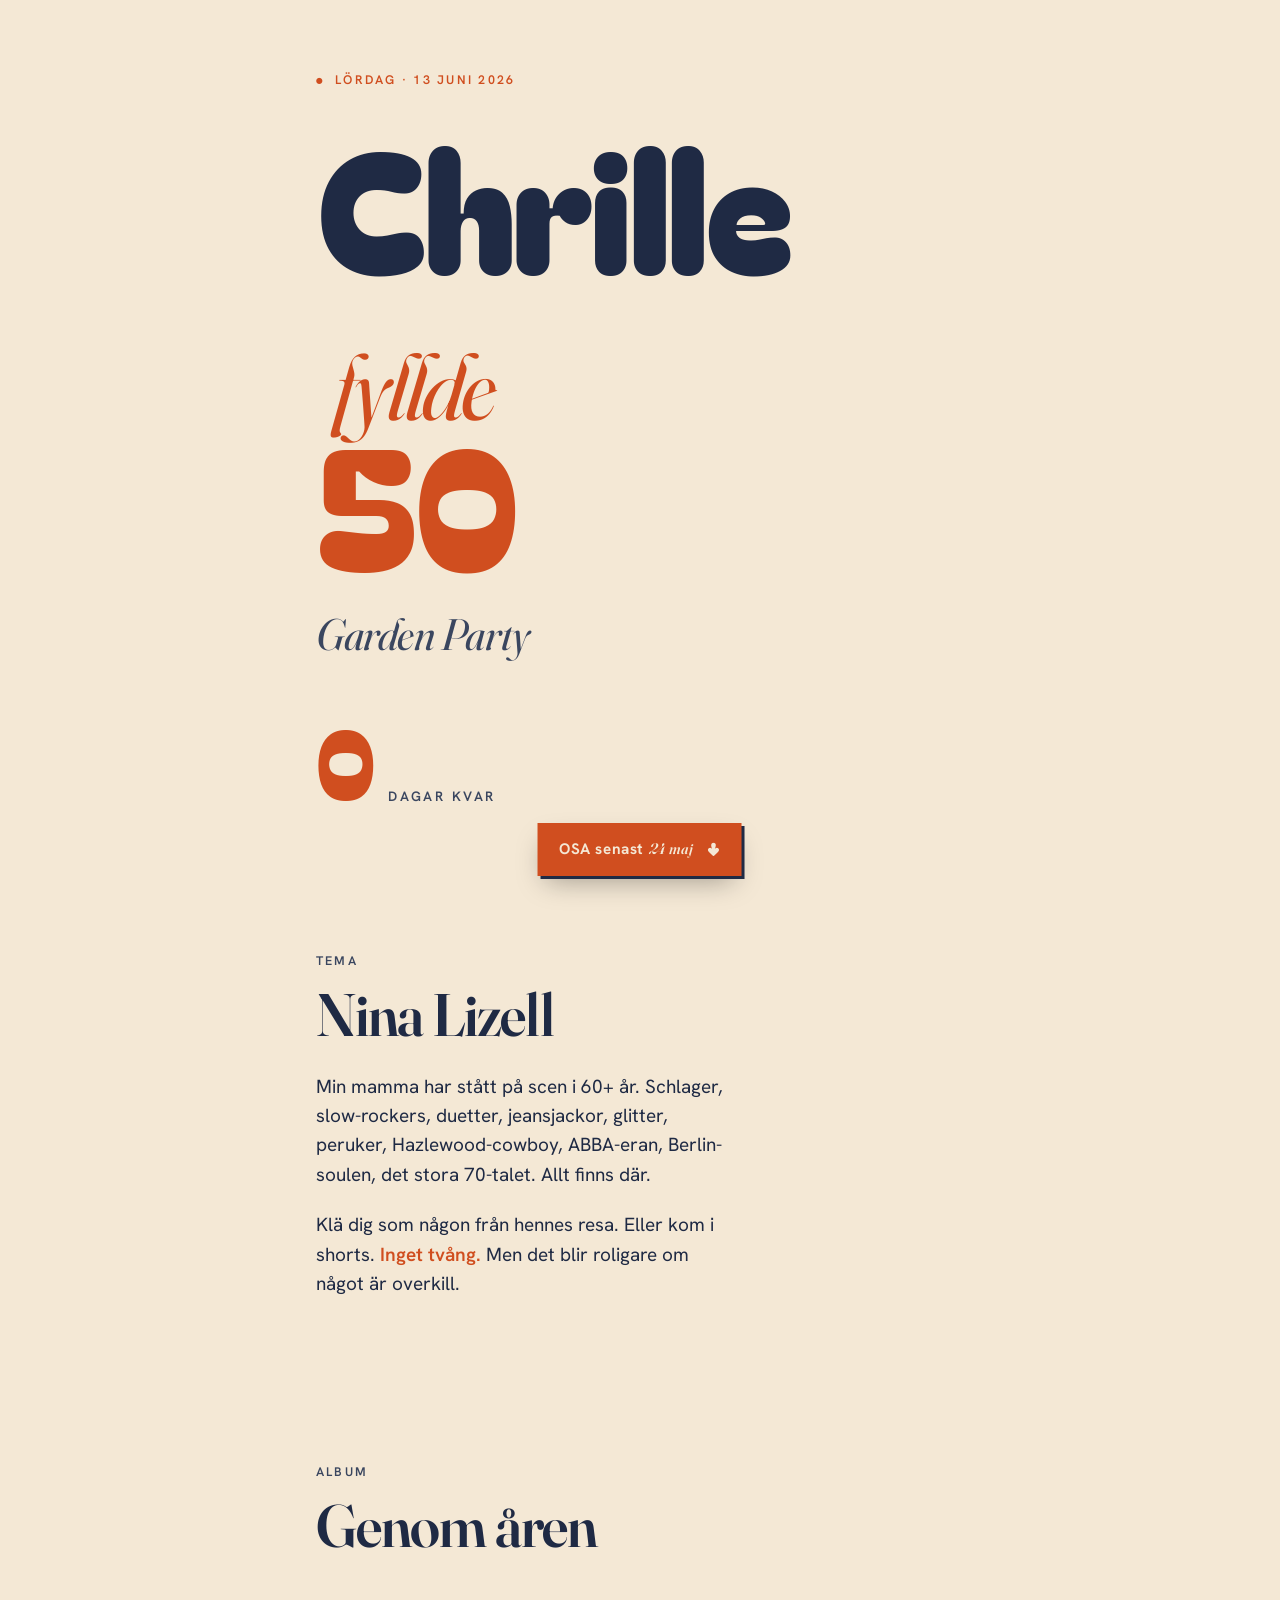
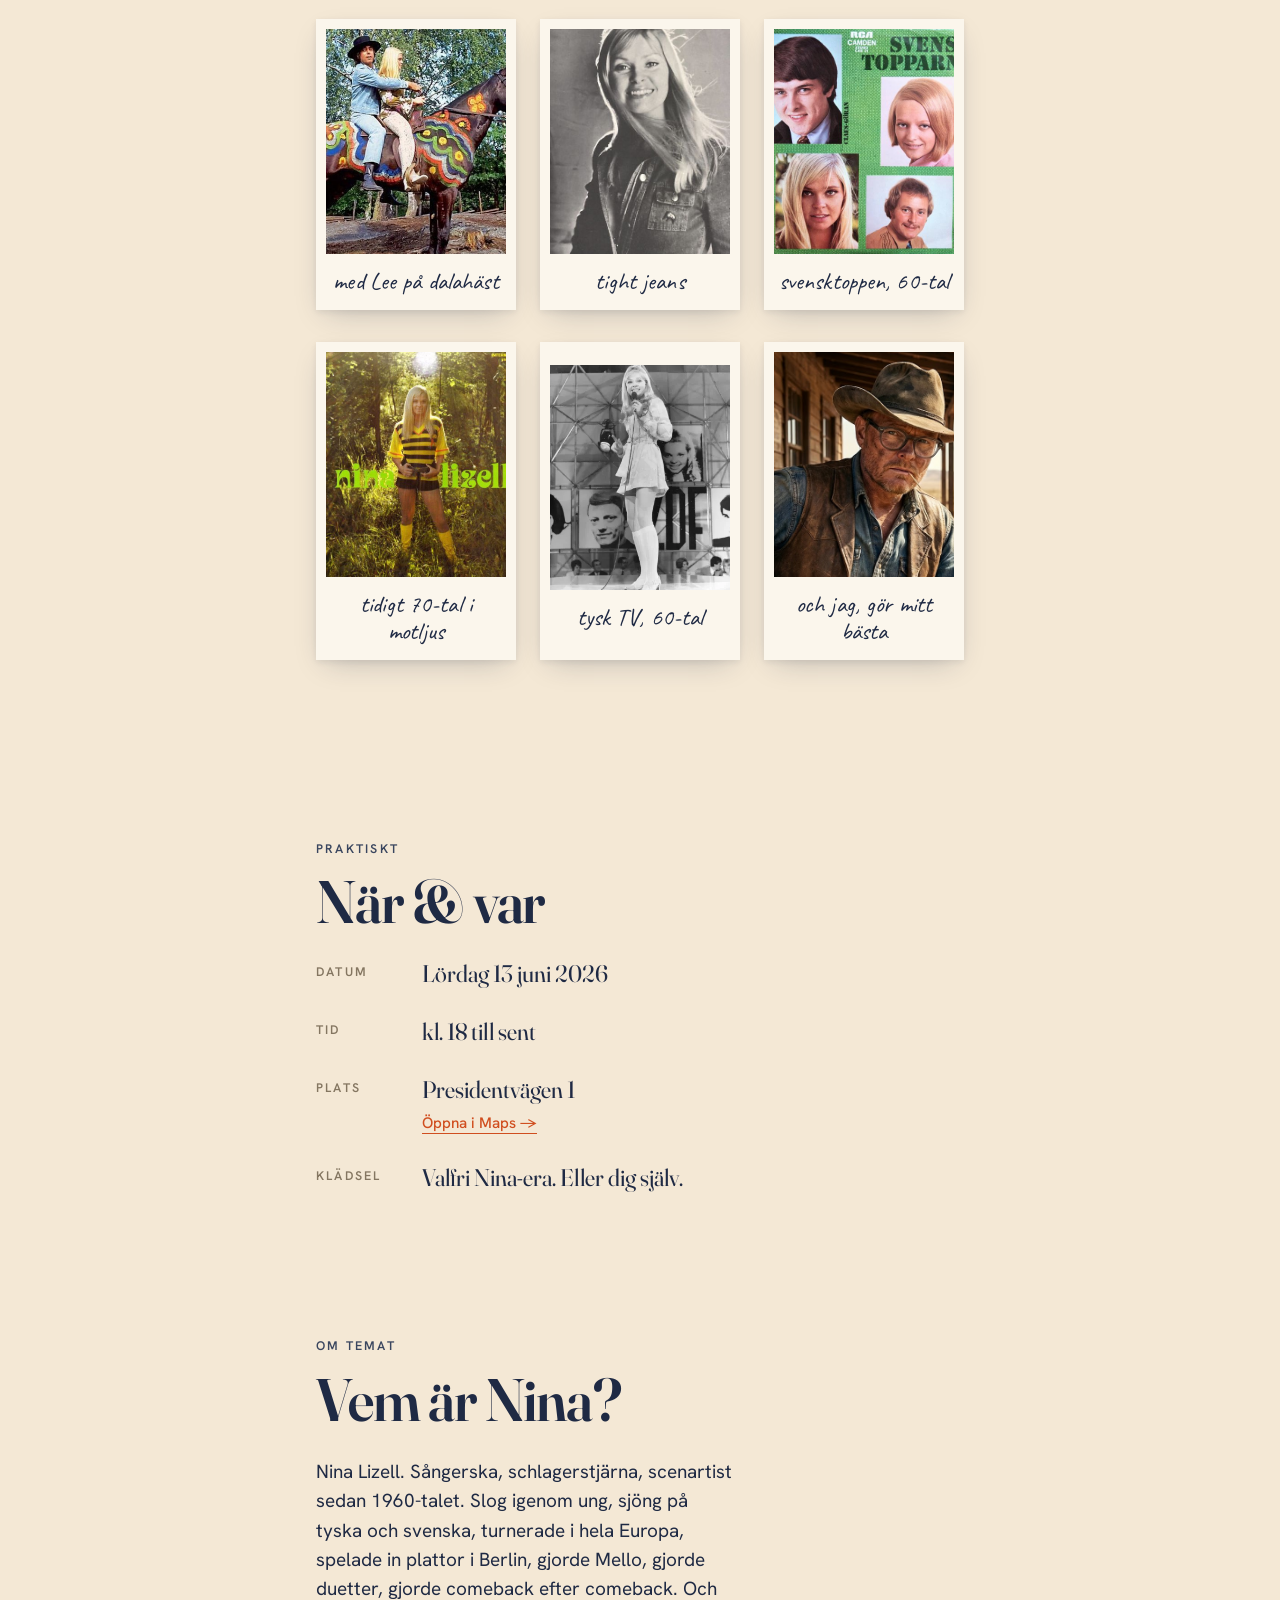
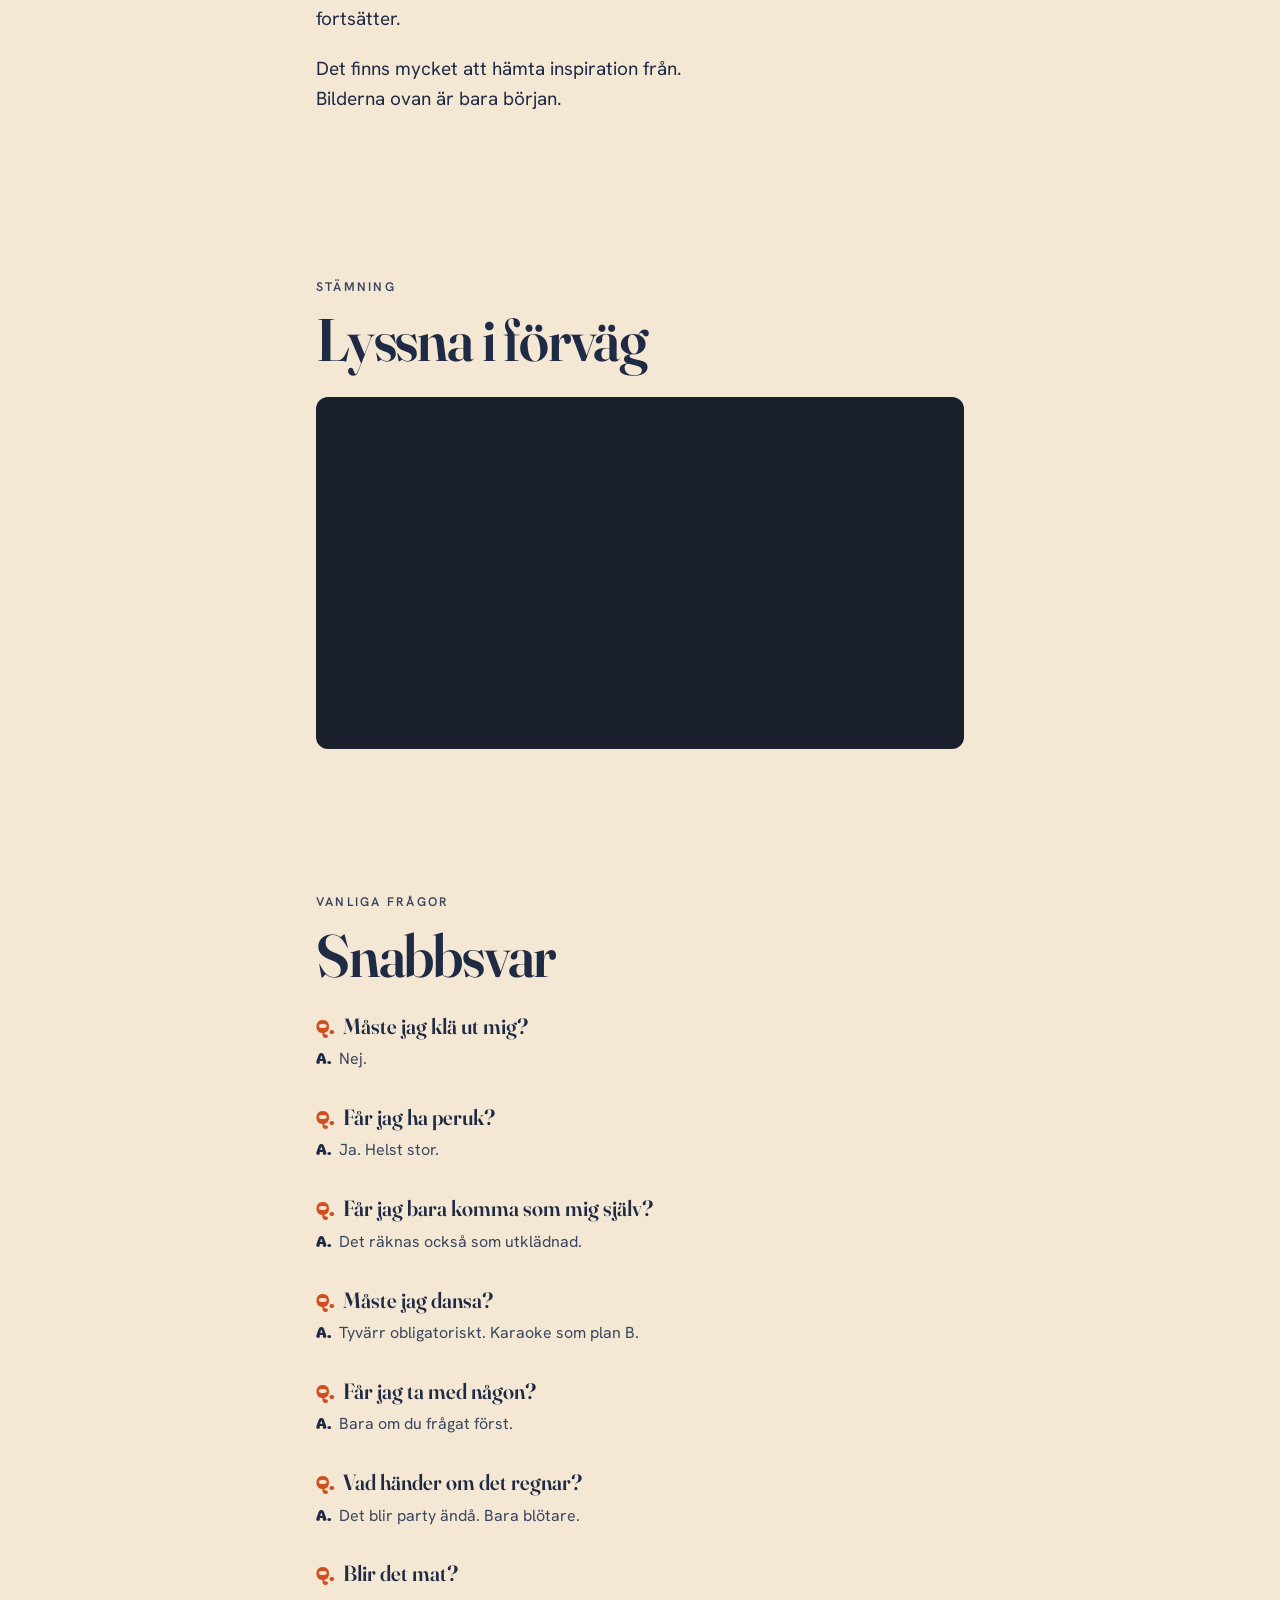
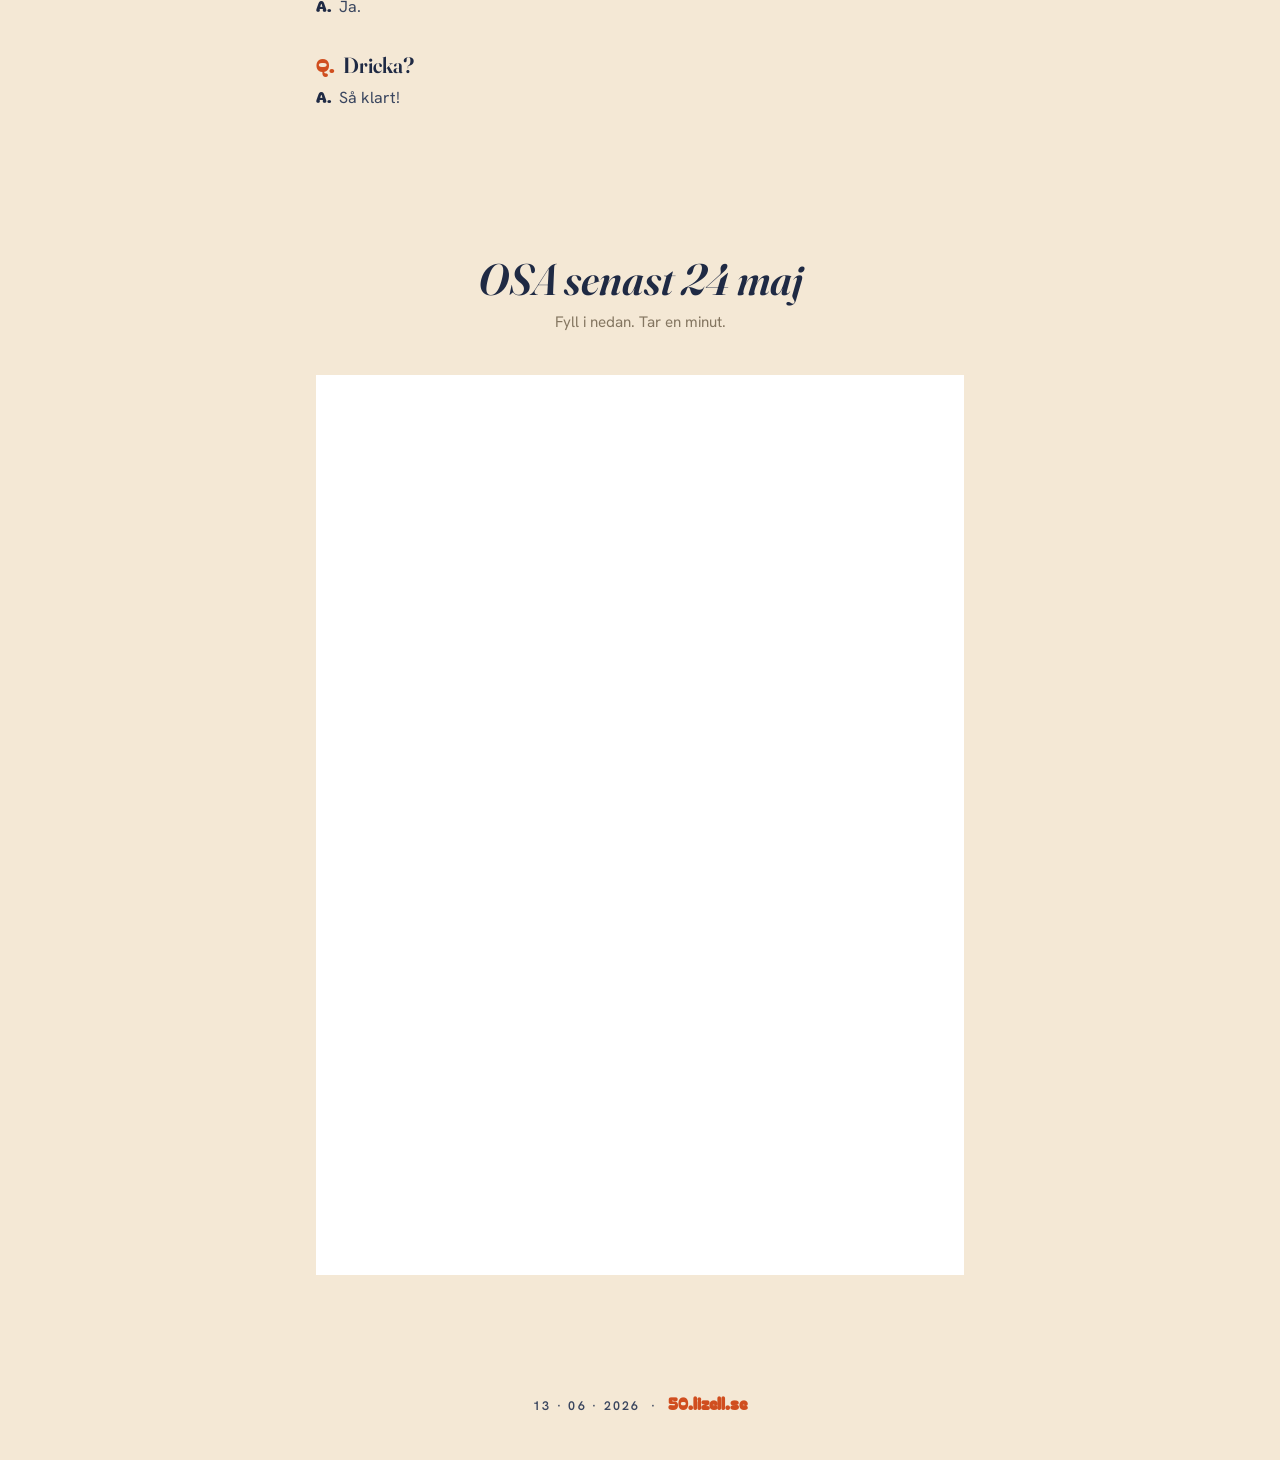
==== commit b08dcfca: "Add favicon and Open Graph meta image 50 in cream Bagel Fat One on terracotta for the favicon, full " ====
--- a/index.html
+++ b/index.html
@@ -6,6 +6,21 @@
 <meta name="theme-color" content="#F4E8D5">
 <title>Chrille fyllde 50 · Garden Party · 13 juni 2026</title>
 <meta name="description" content="Trädgårdsfest 13 juni 2026. Tema: Nina Lizell. Kläd dig som du vill från 60+ år av schlager, glitter och Hazlewood-cowboy.">
+
+<link rel="icon" type="image/png" sizes="32x32" href="favicon-32.png">
+<link rel="icon" type="image/png" sizes="16x16" href="favicon-16.png">
+<link rel="icon" type="image/png" sizes="192x192" href="favicon-192.png">
+<link rel="apple-touch-icon" sizes="180x180" href="apple-touch-icon.png">
+
+<meta property="og:type" content="website">
+<meta property="og:url" content="https://50.lizell.se/">
+<meta property="og:title" content="Chrille fyllde 50 · Garden Party · 13 juni 2026">
+<meta property="og:description" content="Trädgårdsfest 13 juni 2026. Tema: Nina Lizell.">
+<meta property="og:image" content="https://50.lizell.se/og.png">
+<meta property="og:image:width" content="1200">
+<meta property="og:image:height" content="630">
+<meta property="og:locale" content="sv_SE">
+<meta name="twitter:card" content="summary_large_image">
 
 <link rel="preconnect" href="https://fonts.googleapis.com">
 <link rel="preconnect" href="https://fonts.gstatic.com" crossorigin>
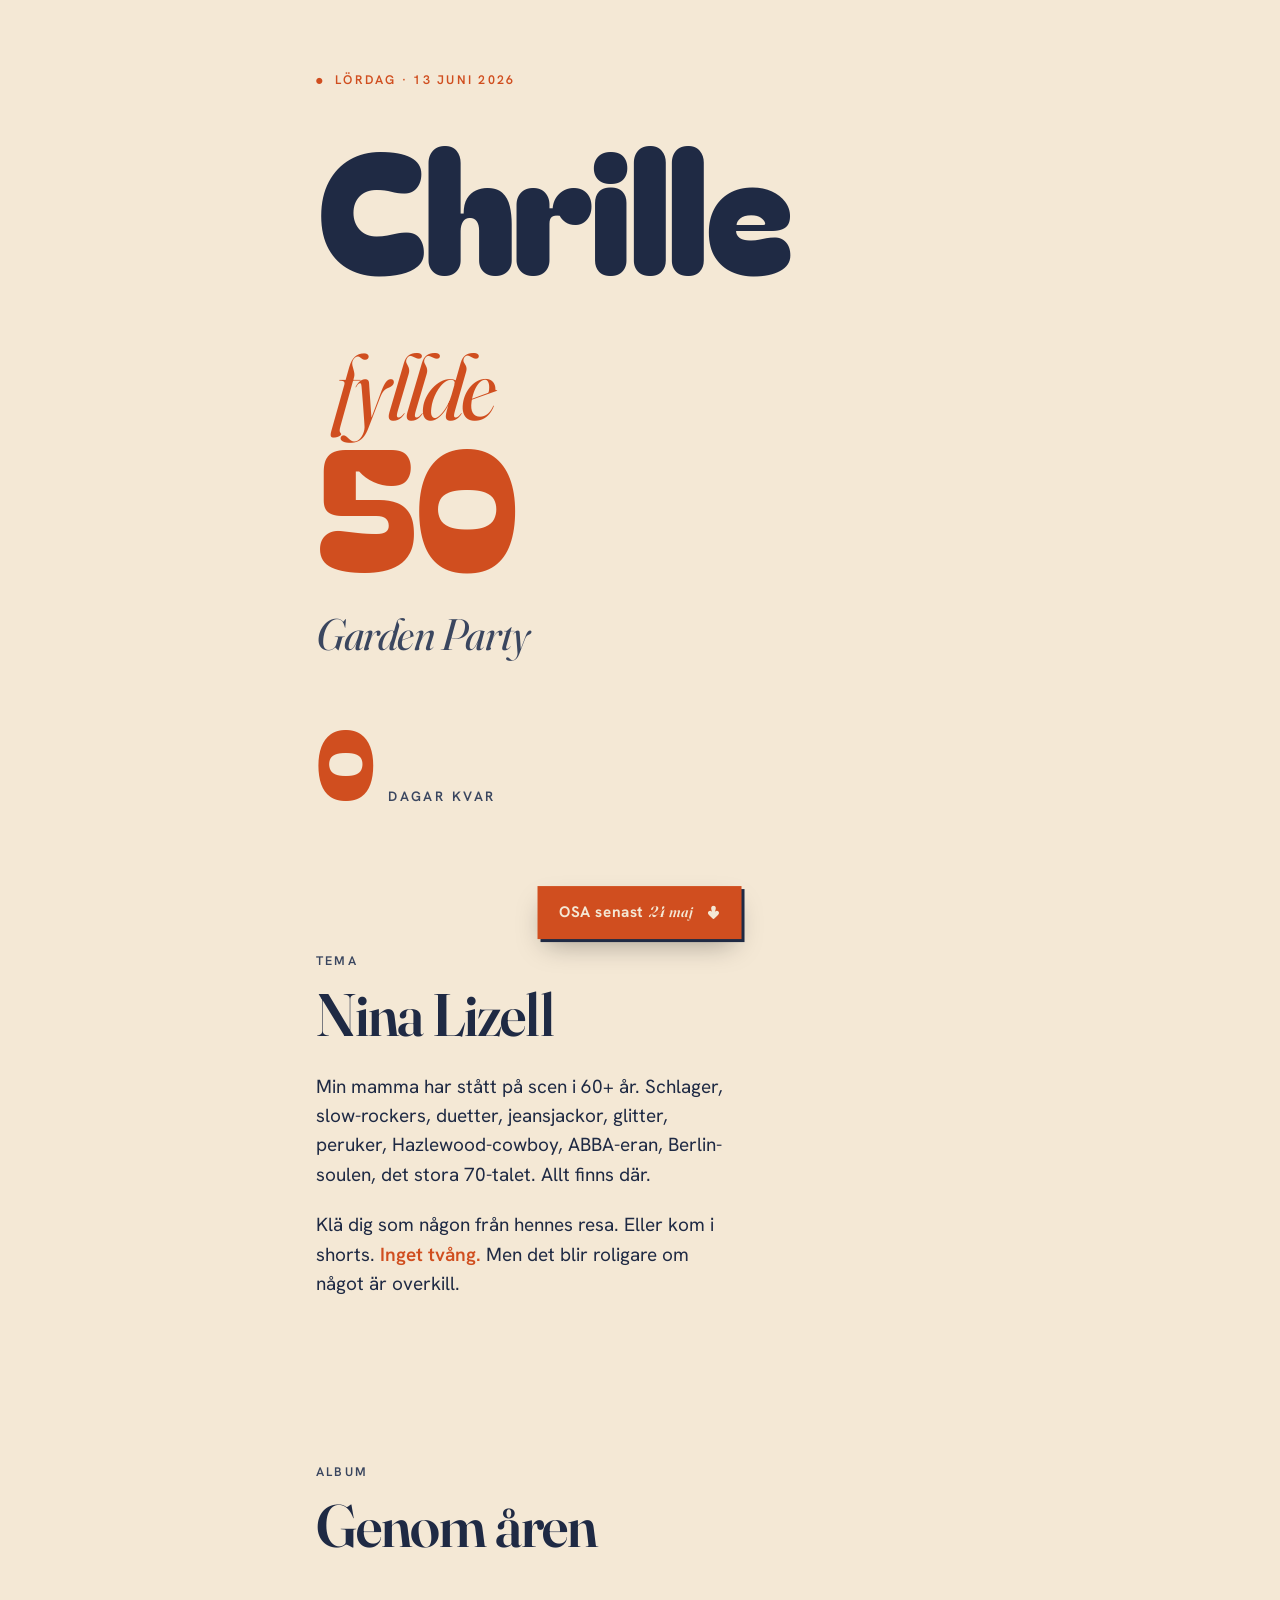
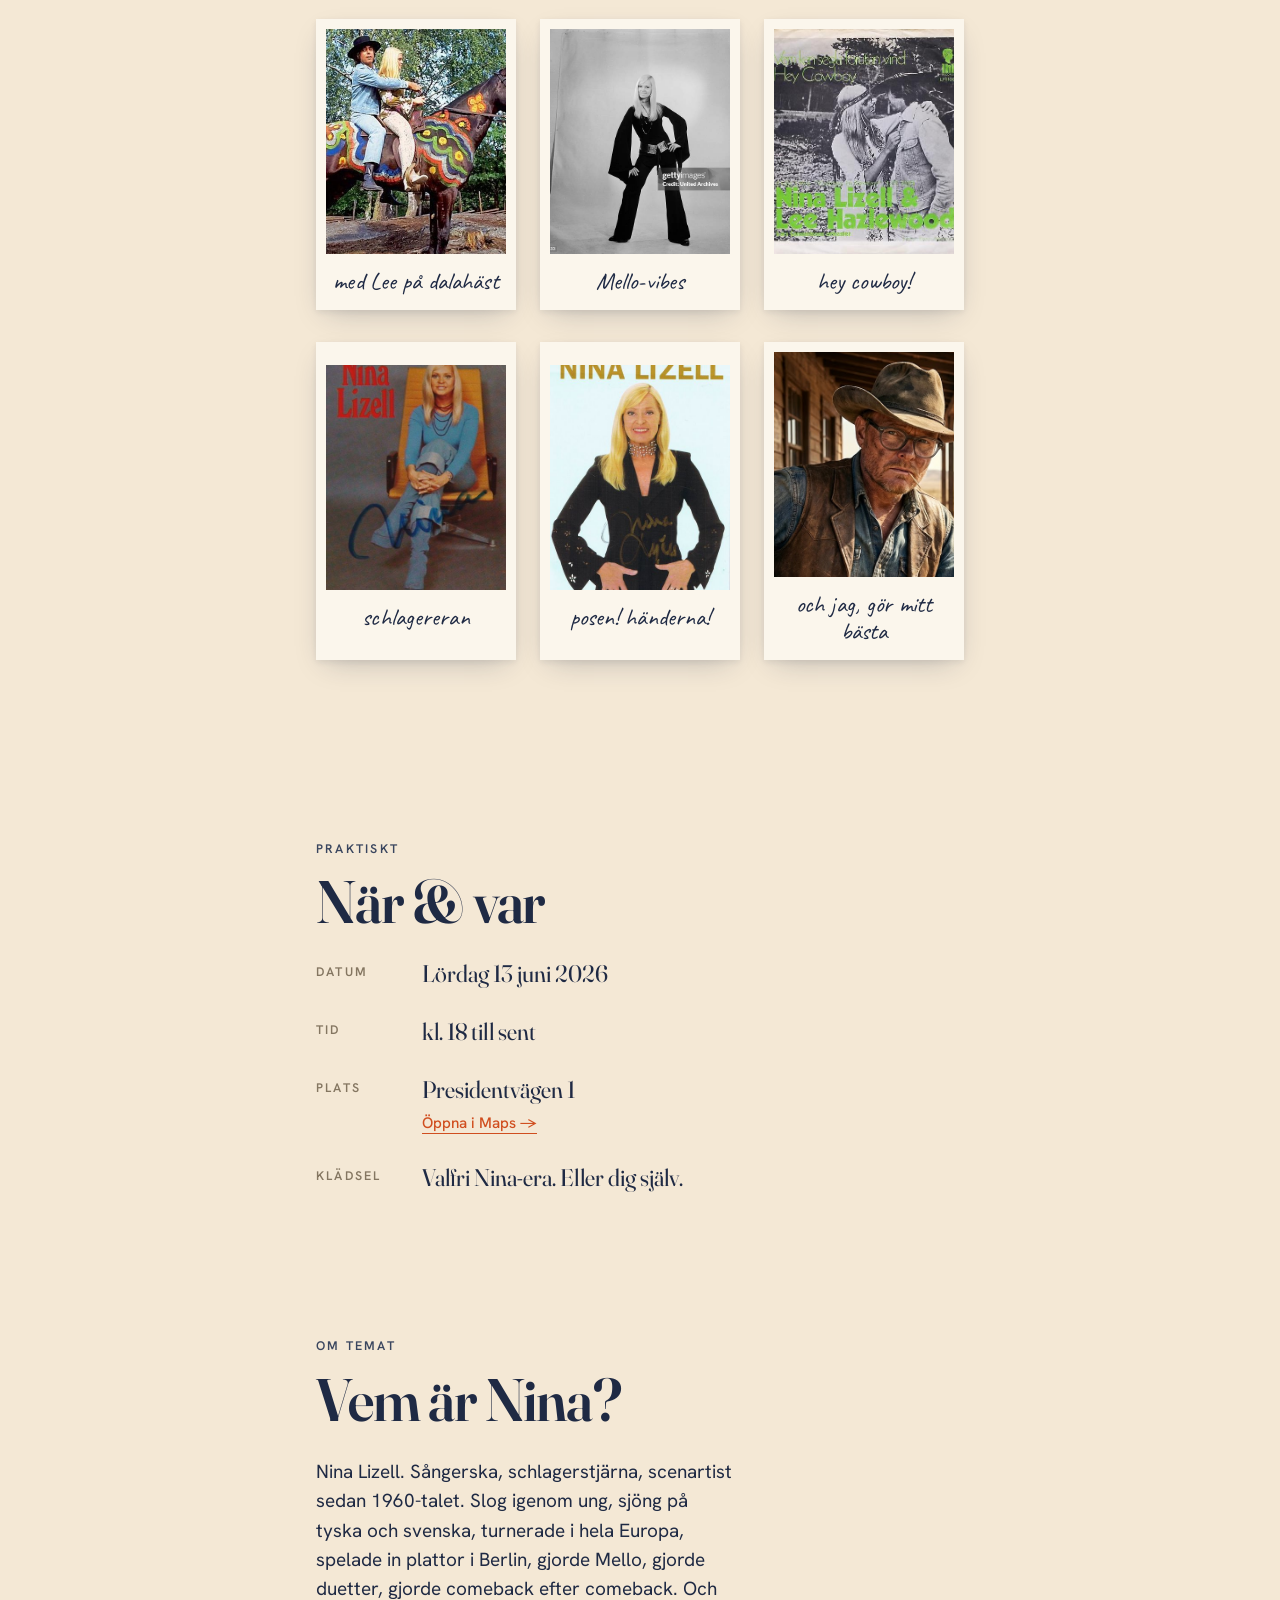
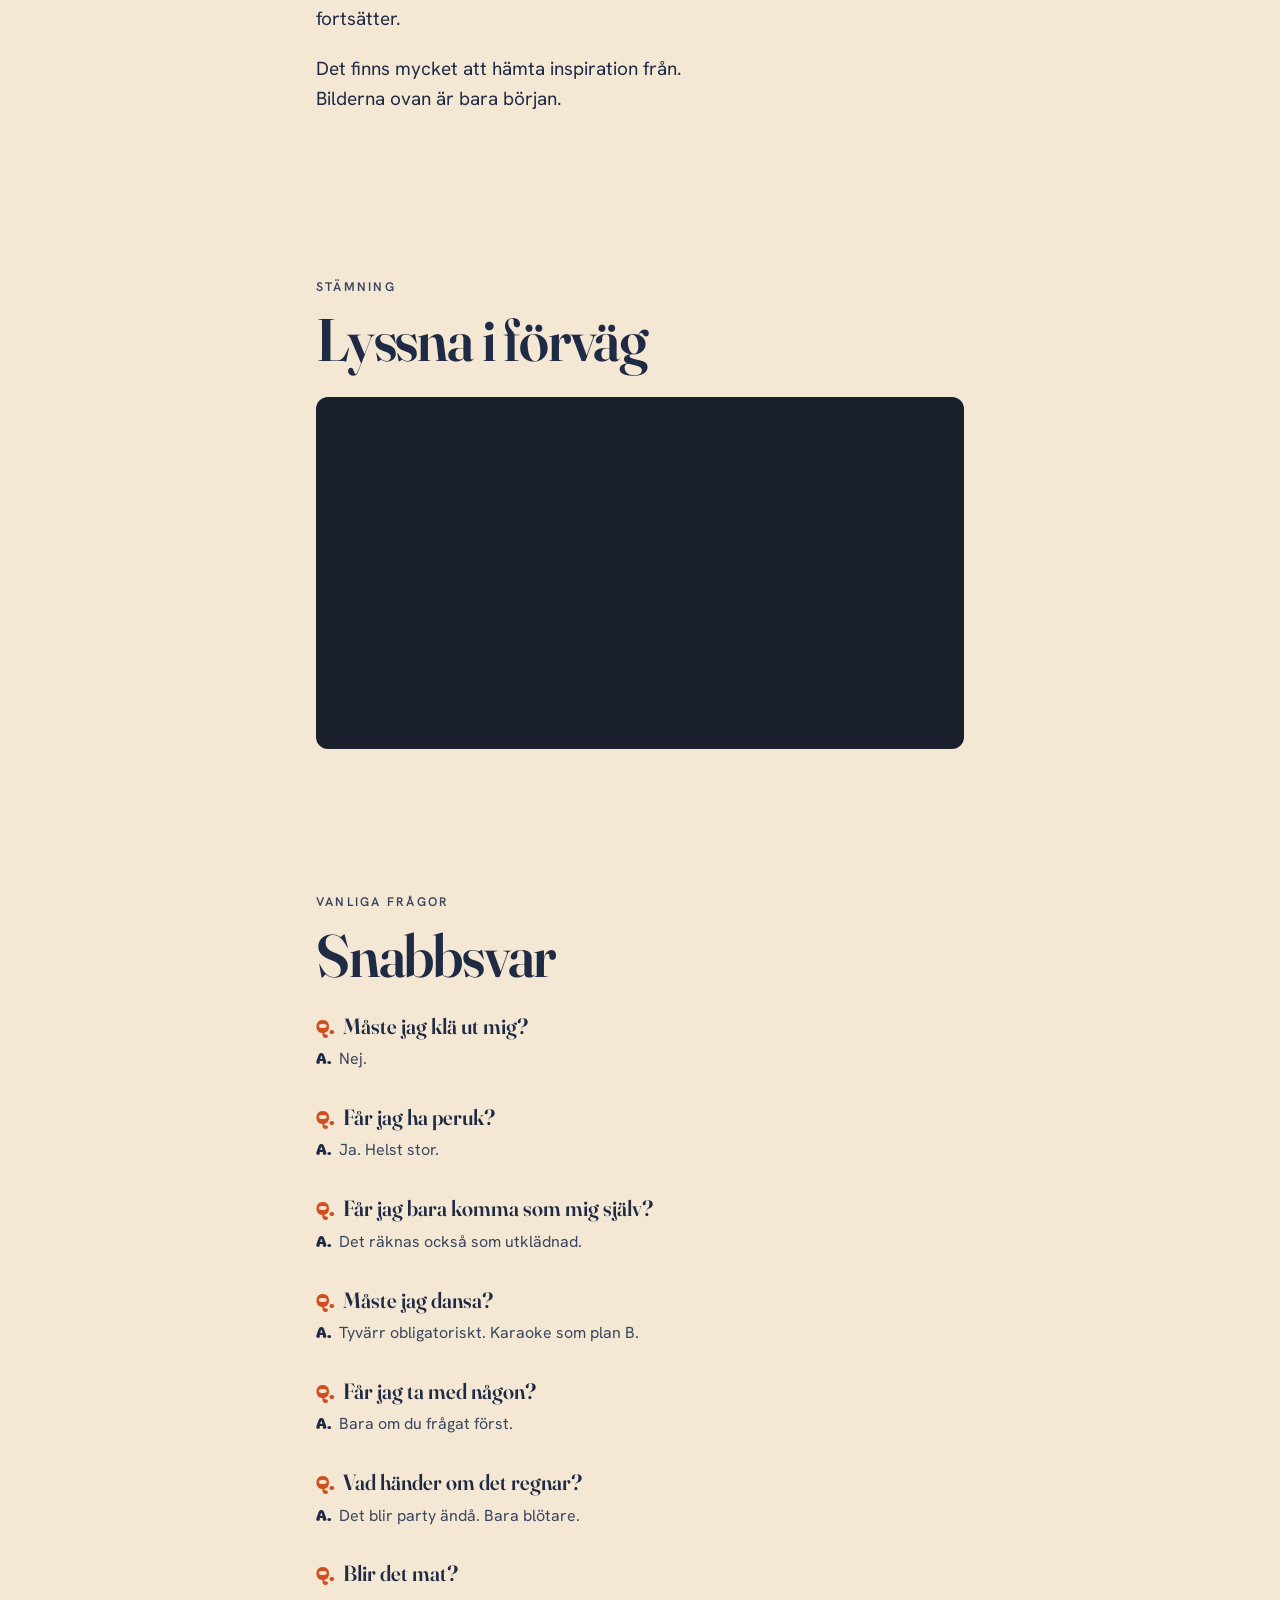
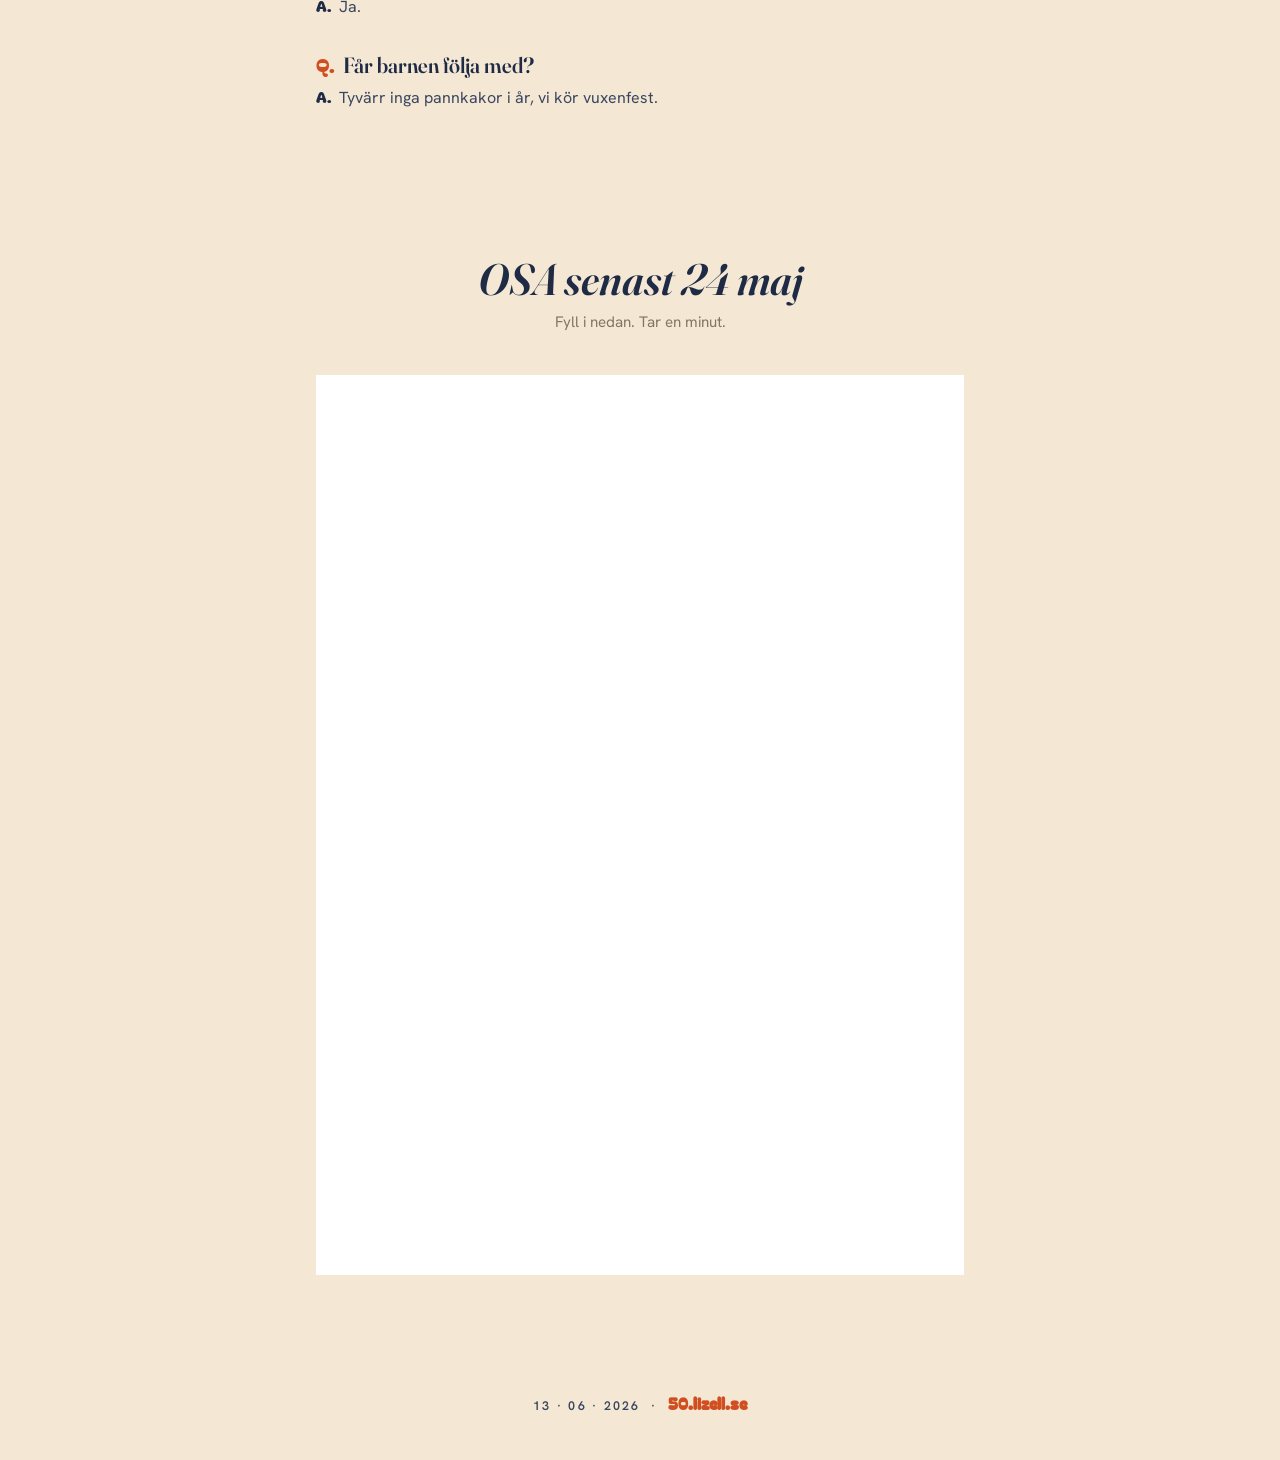
==== commit 6cda800b: "Swap drink FAQ for kid-friendly framing Co-Authored-By: Claude Opus 4.7 (1M context) <noreply@anthro" ====
--- a/index.html
+++ b/index.html
@@ -185,8 +185,8 @@
       <dd>Ja.</dd>
     </div>
     <div class="qa-row">
-      <dt>Dricka?</dt>
-      <dd>Så klart!</dd>
+      <dt>Får barnen följa med?</dt>
+      <dd>Tyvärr inga pannkakor i år, vi kör vuxenfest.</dd>
     </div>
   </dl>
 </section>
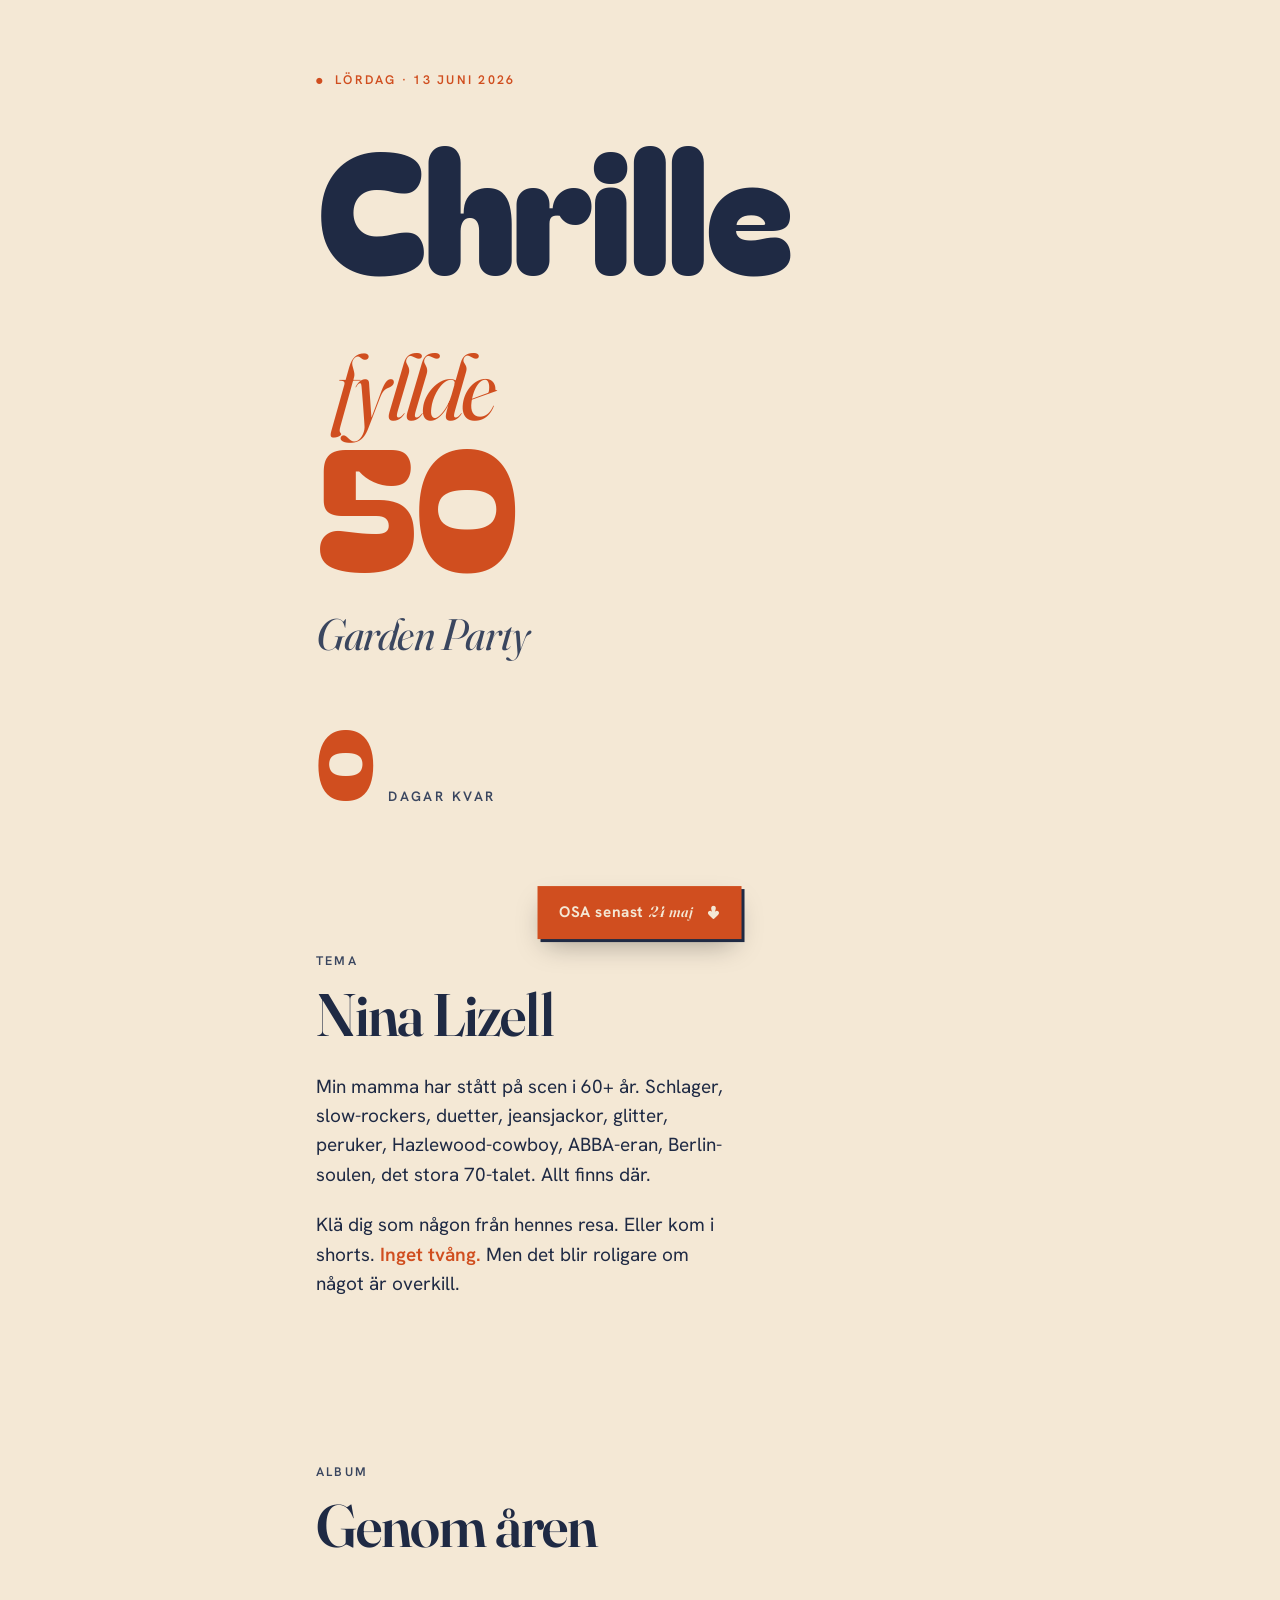
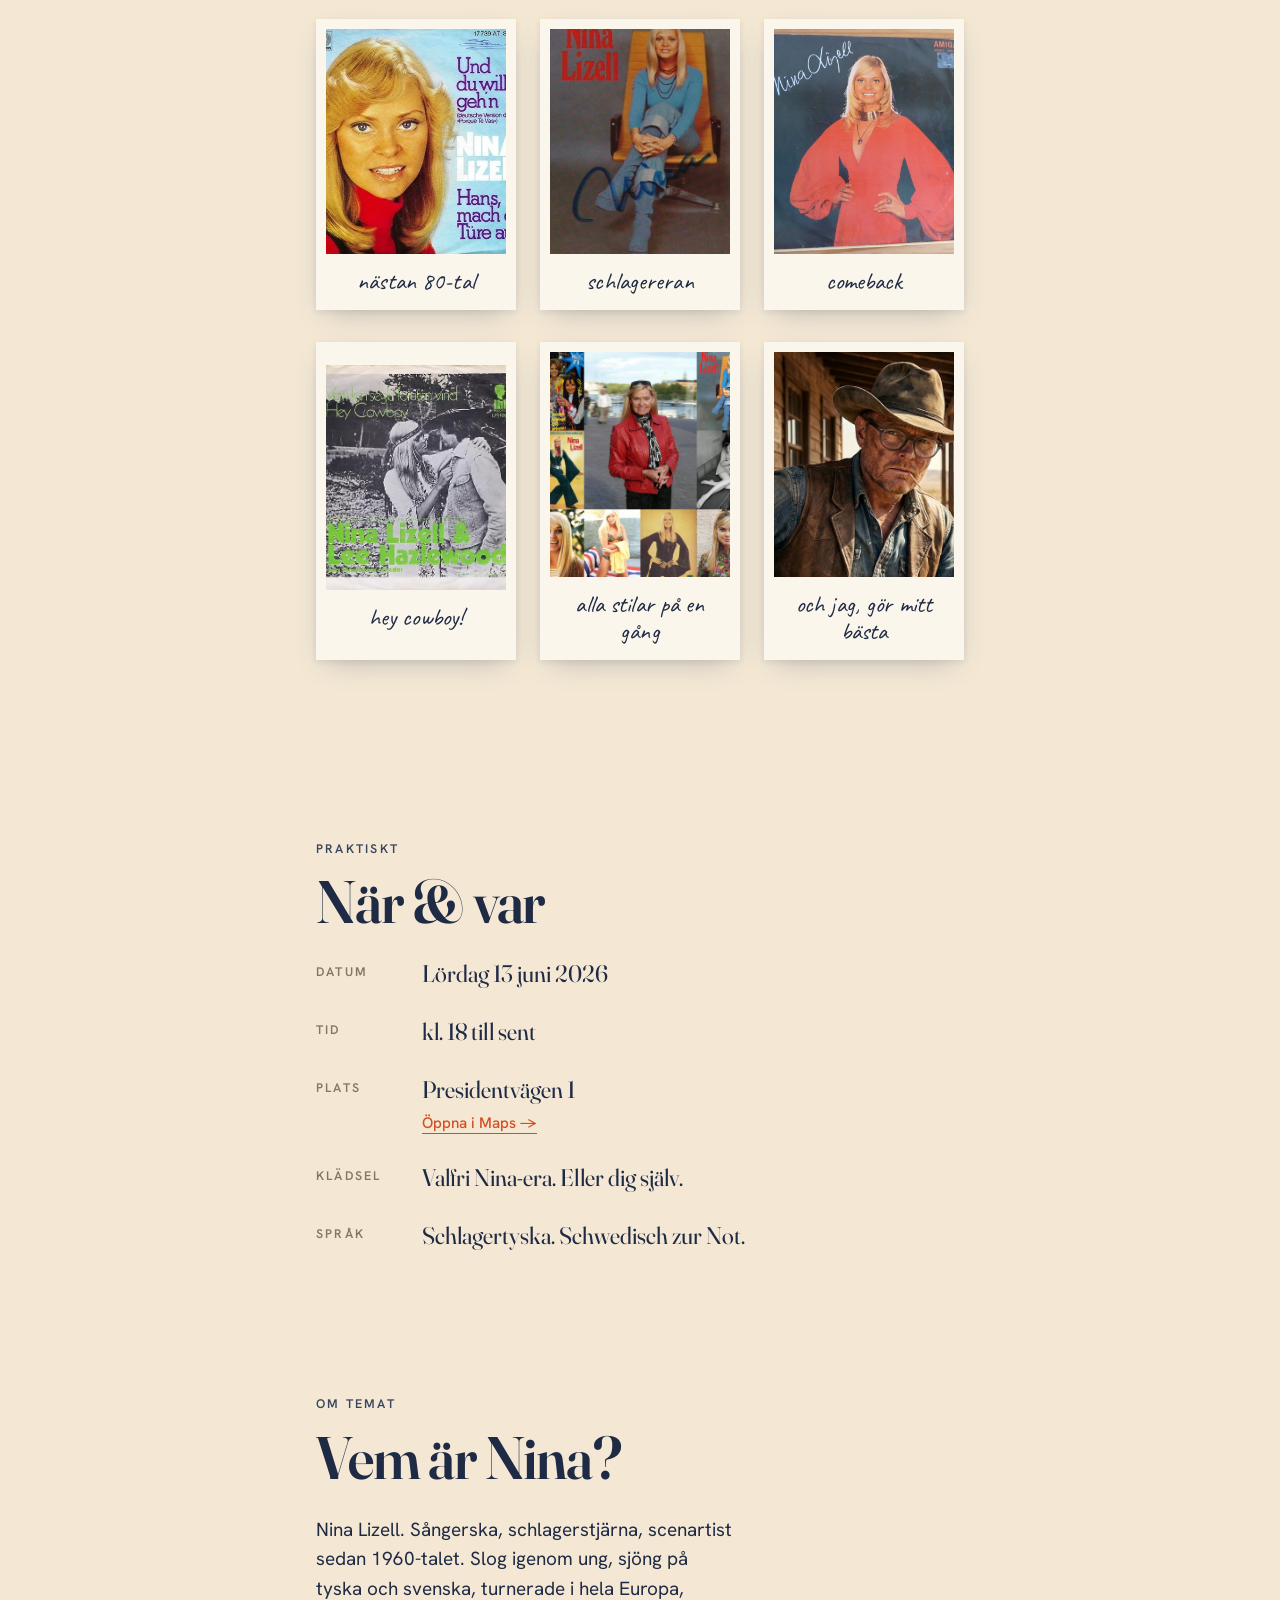
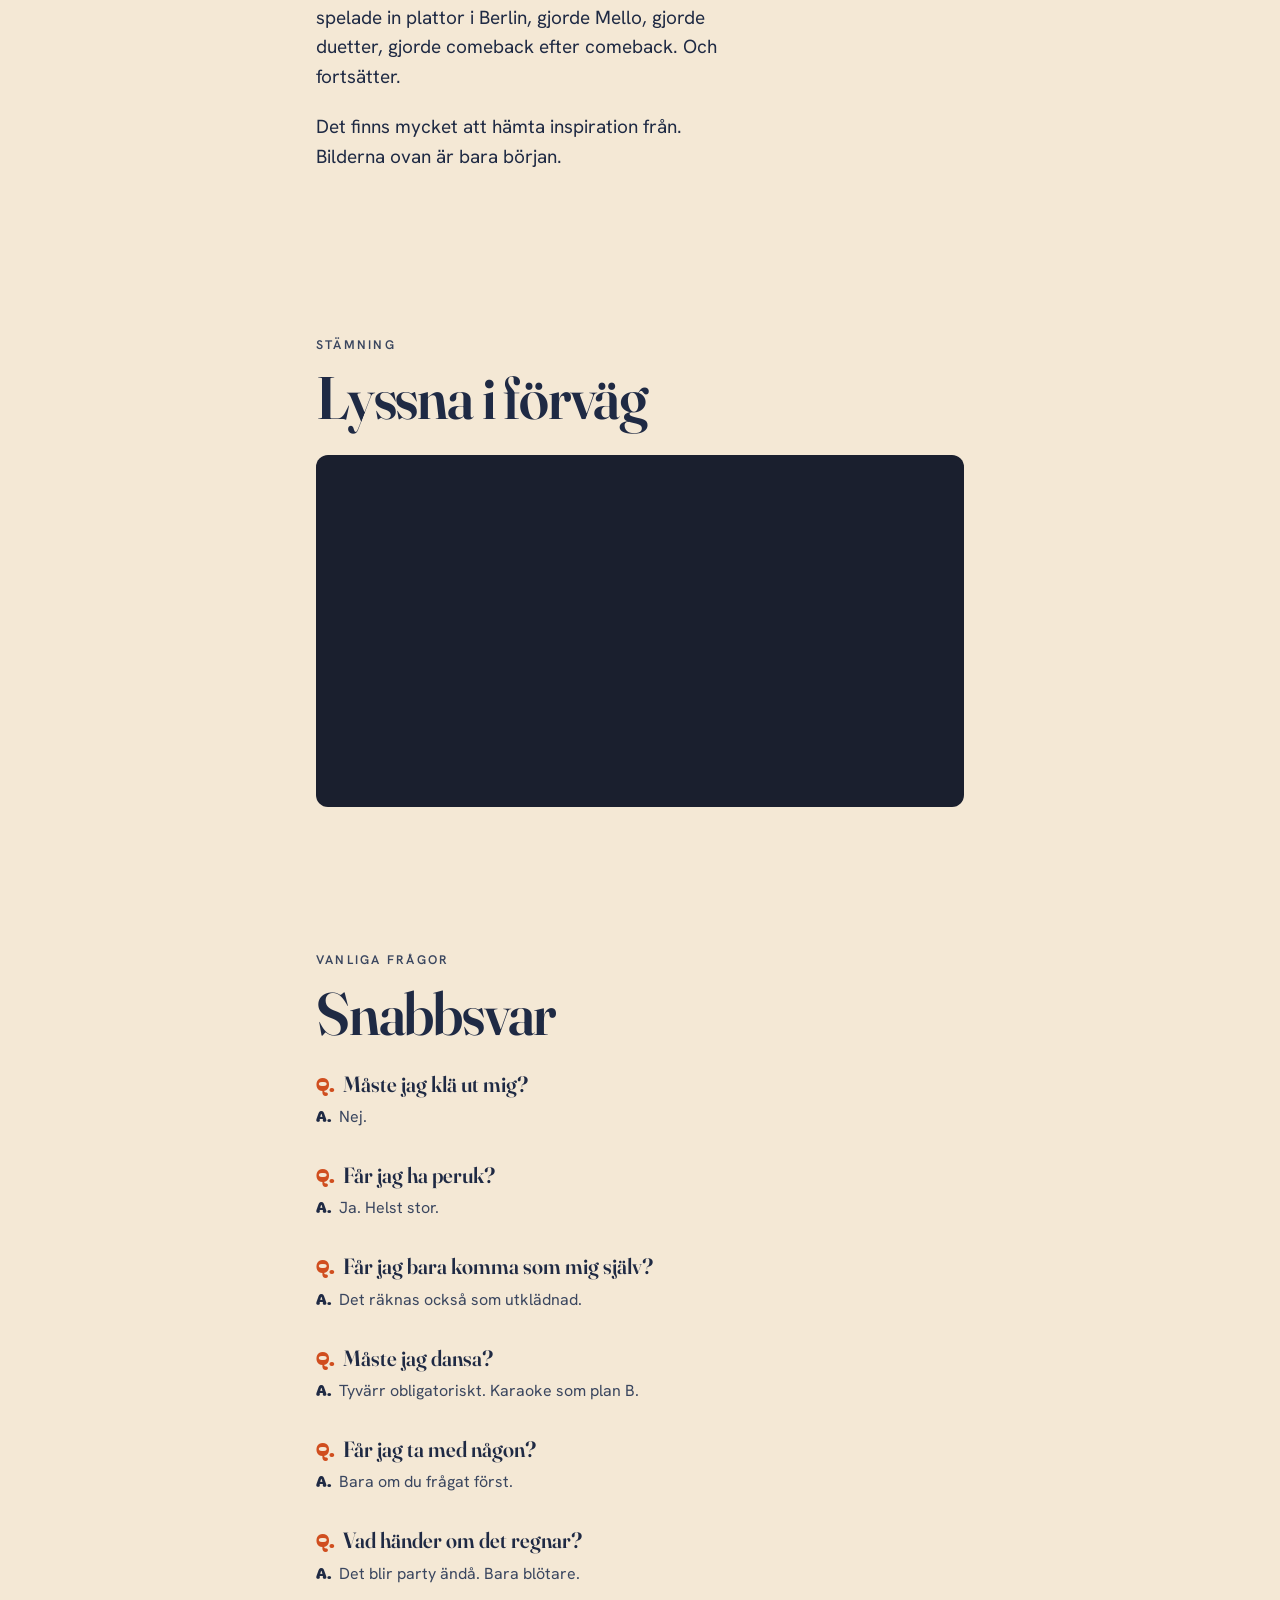
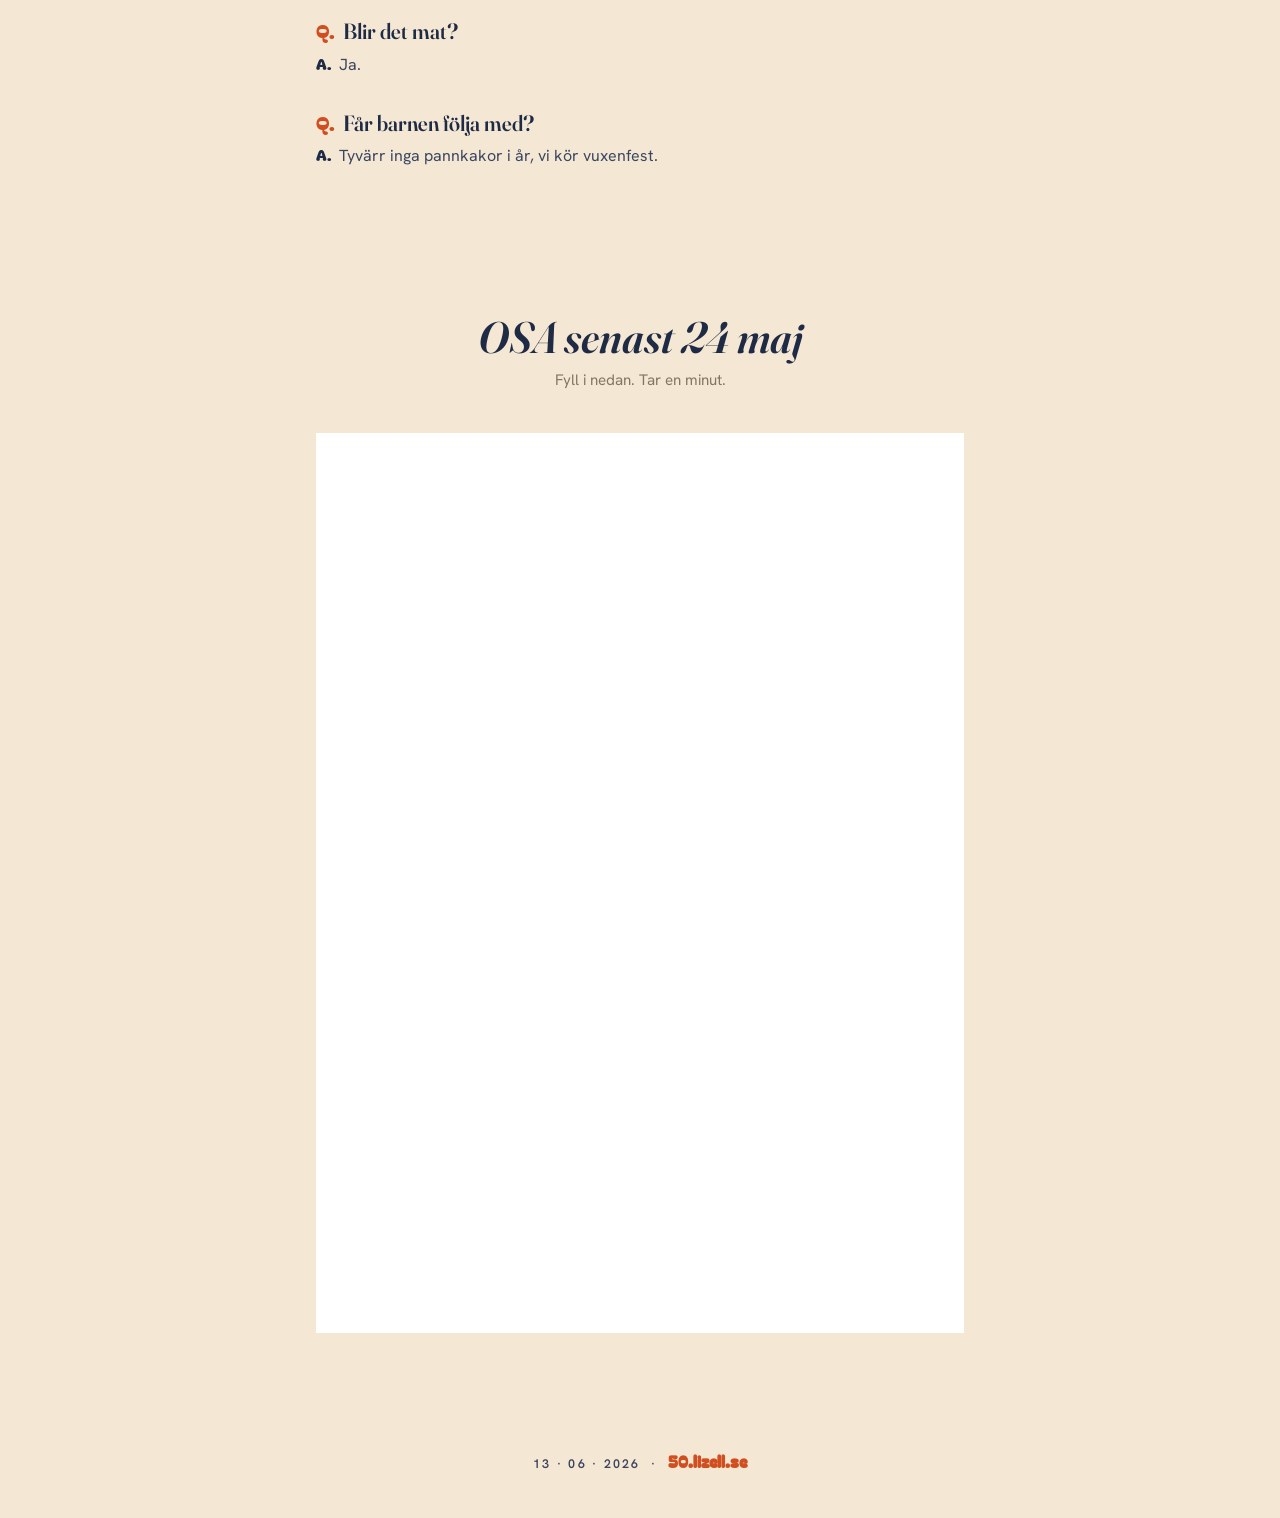
==== commit c1669220: "Add language line to practical info Schlagertyska. Schwedisch zur Not.  Co-Authored-By: Claude Opus " ====
--- a/index.html
+++ b/index.html
@@ -113,6 +113,10 @@
     <div class="fact">
       <dt>Klädsel</dt>
       <dd>Valfri Nina-era. Eller dig själv.</dd>
+    </div>
+    <div class="fact">
+      <dt>Språk</dt>
+      <dd>Schlagertyska. Schwedisch zur Not.</dd>
     </div>
   </dl>
 </section>
